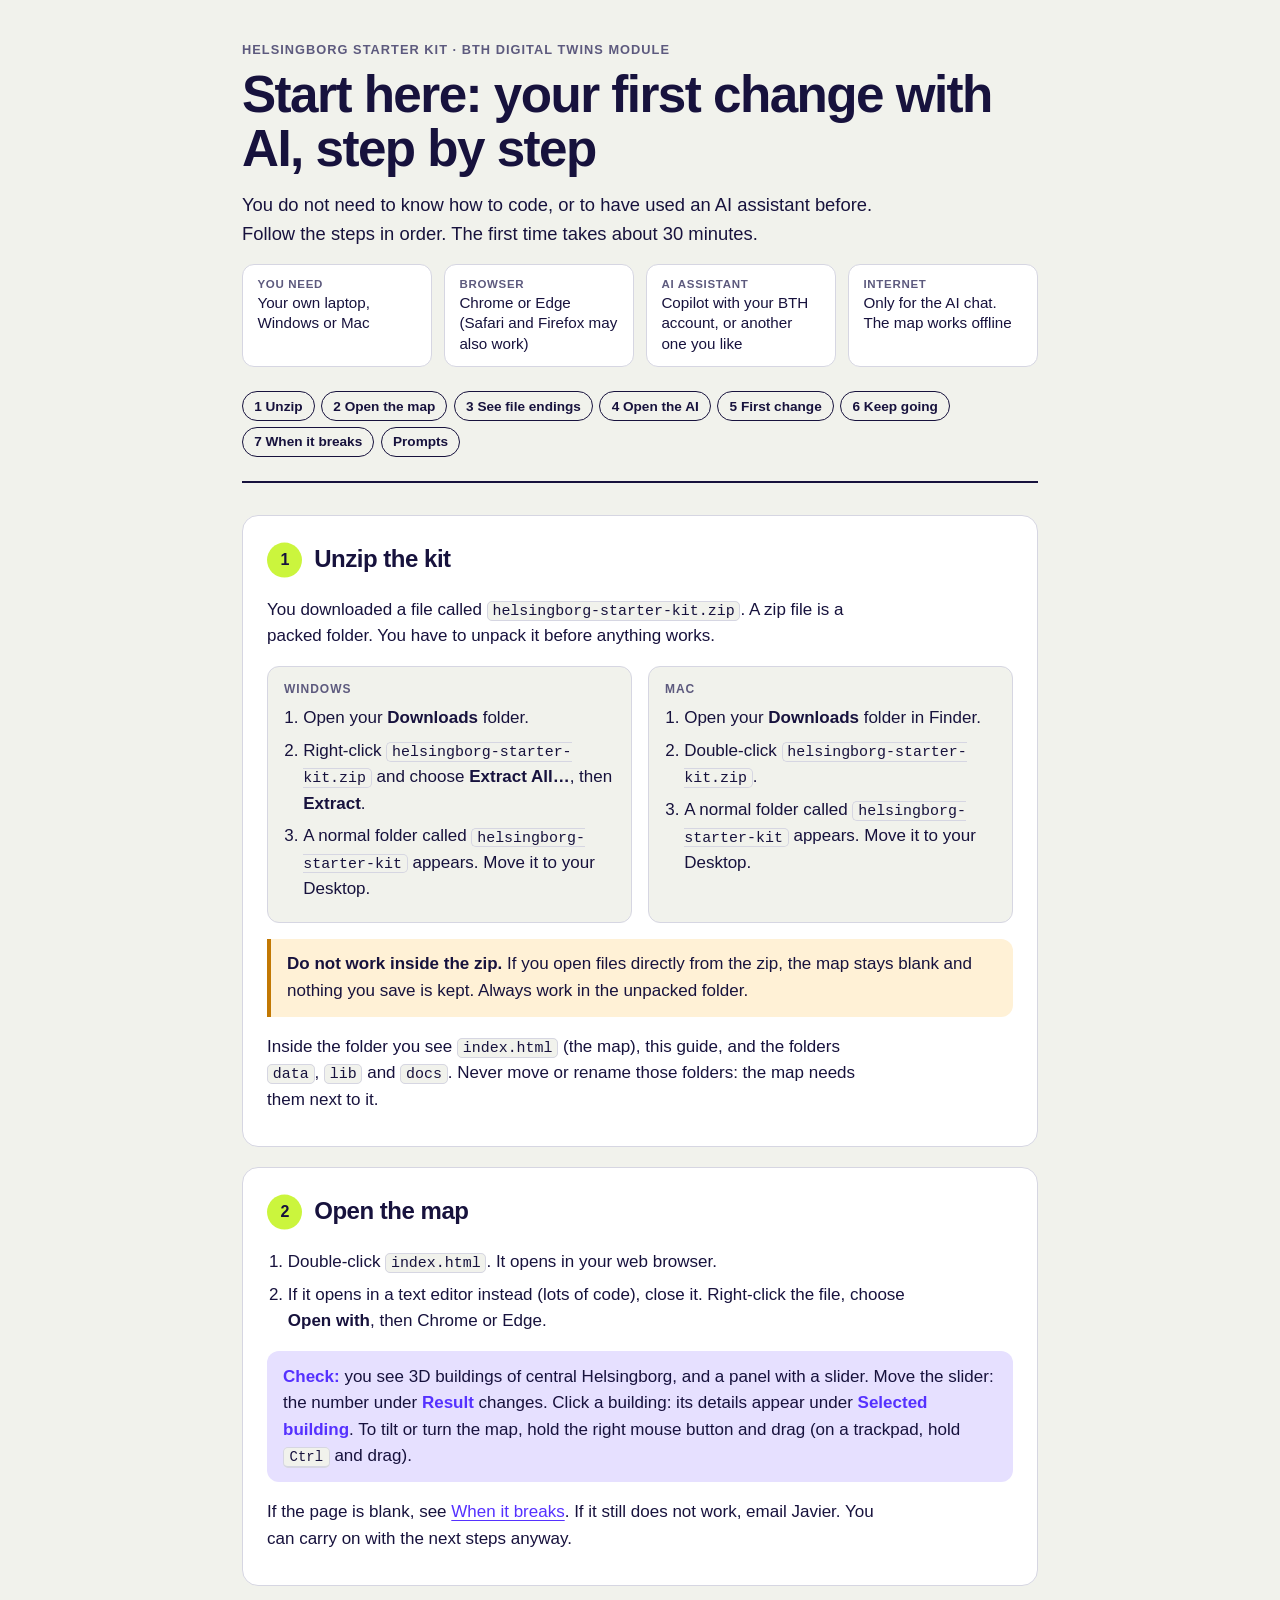
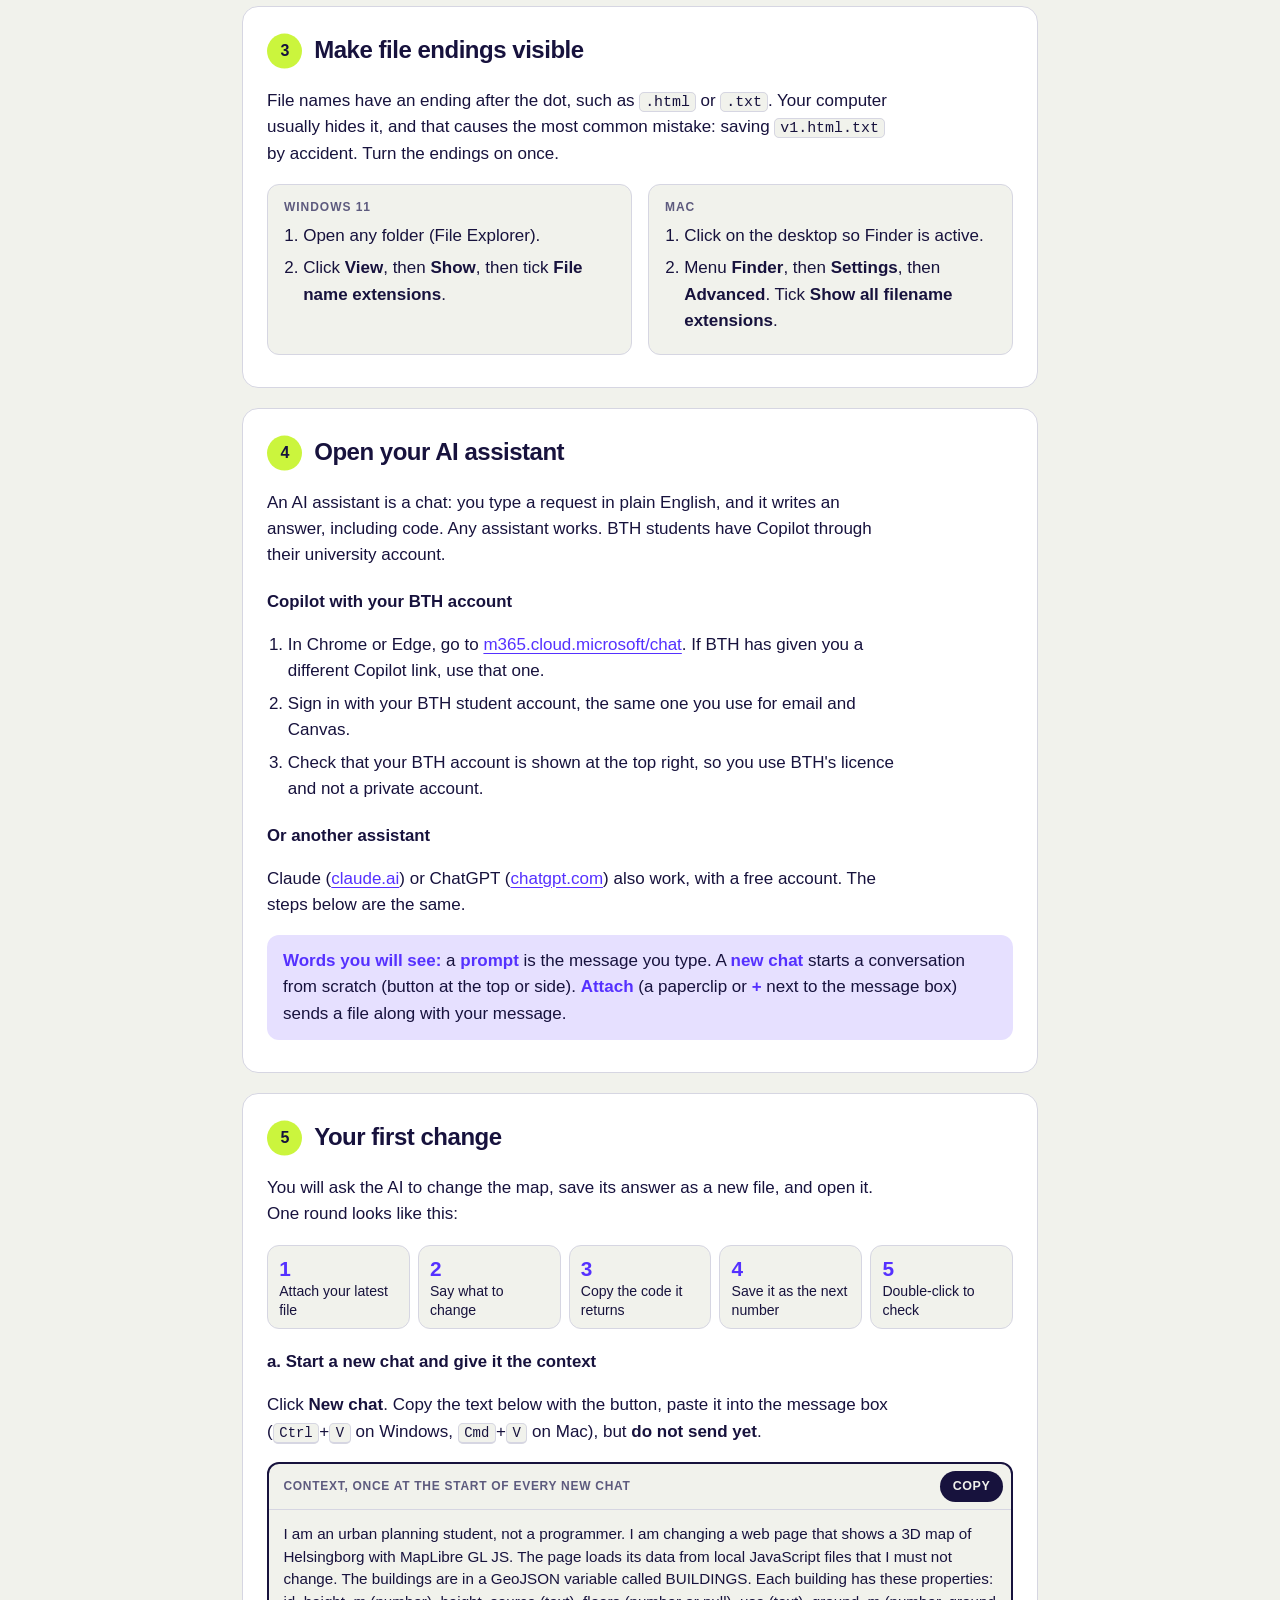
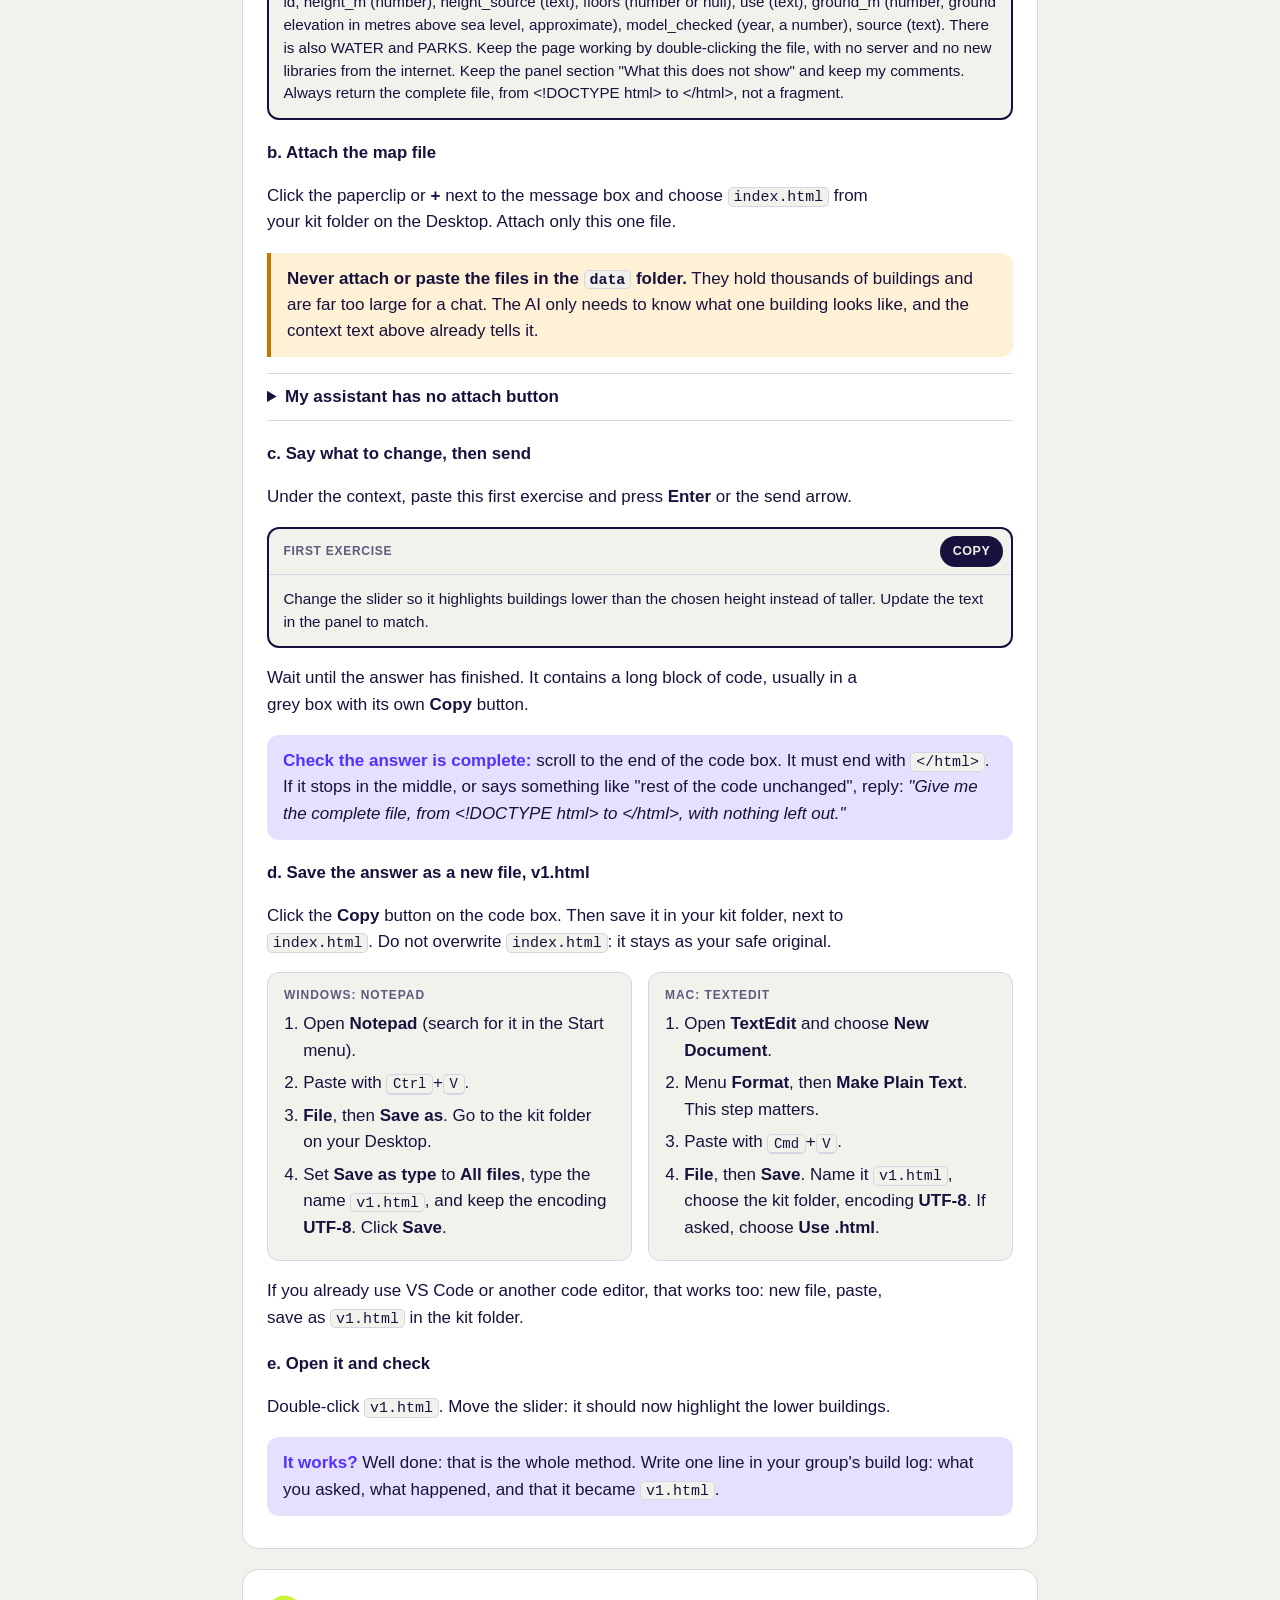
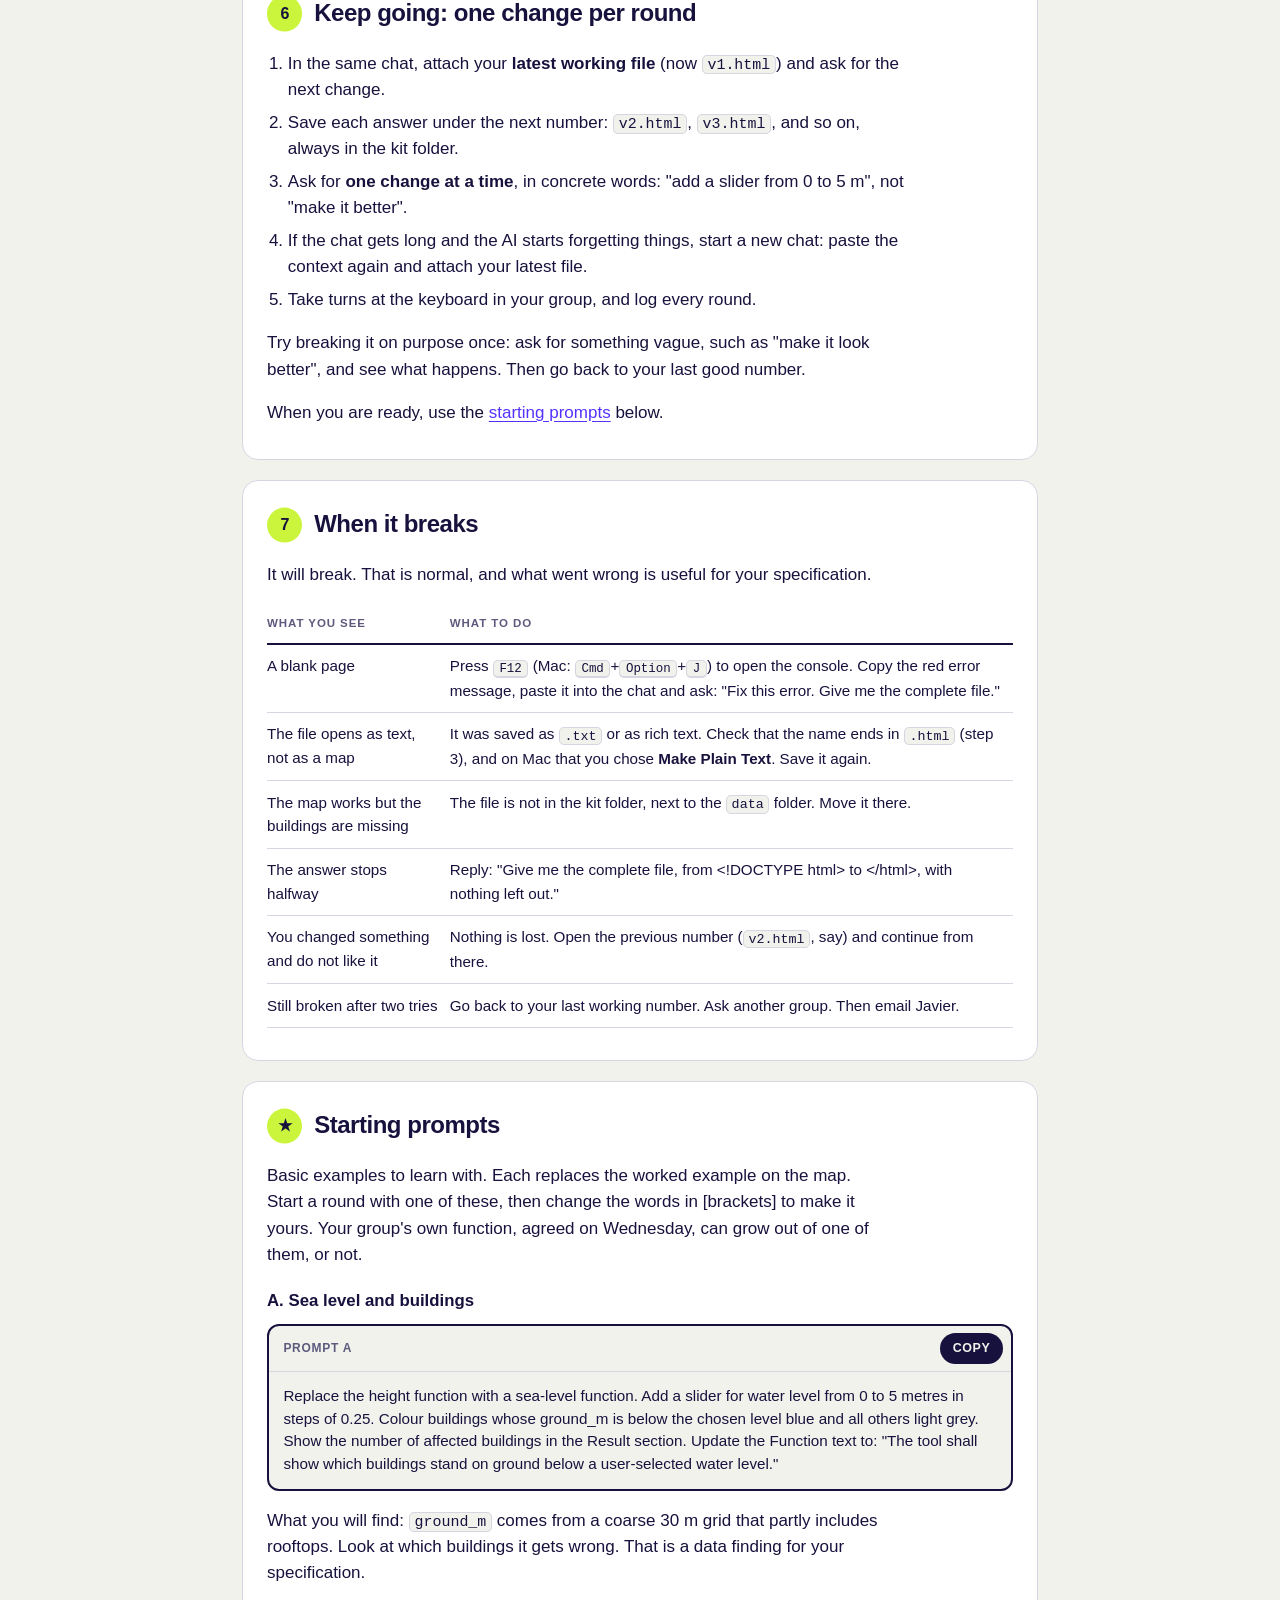
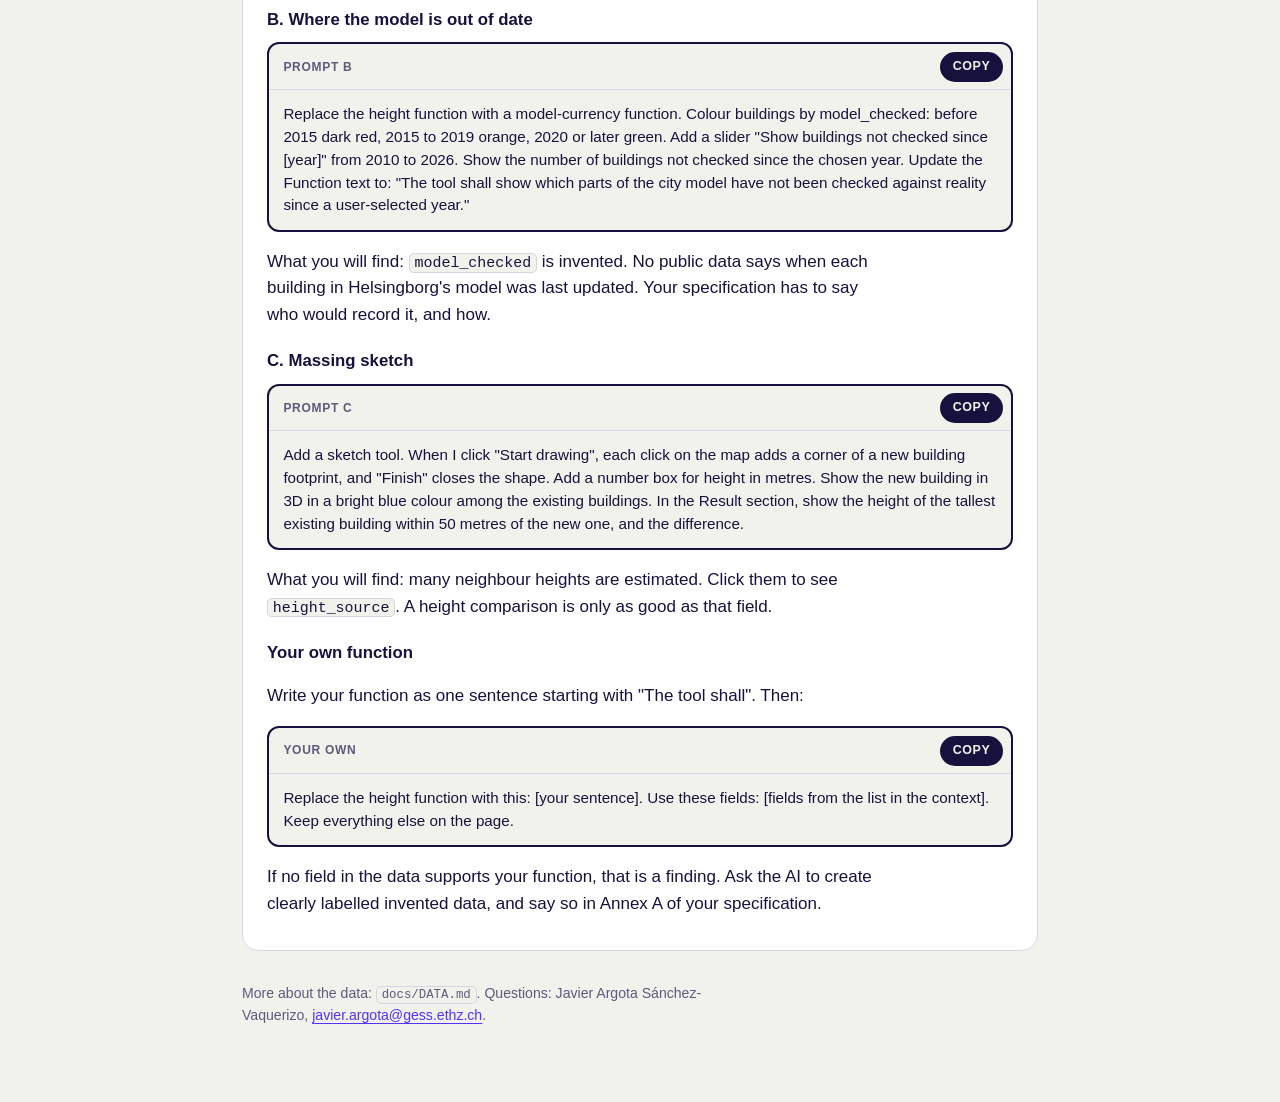
==== starter-kit/START-HERE.html @ d17a01d0 "Collapsible sections, mockup reframe, share card, requirement specification wording" ====
<!DOCTYPE html>
<html lang="en">
<head>
<meta charset="utf-8">
<meta name="viewport" content="width=device-width, initial-scale=1">
<title>Starter kit guide</title>
<style>
:root{
  --bg:#F1F2EC;--surface:#FFFFFF;--ink:#17123D;--muted:#5D5A7E;--rule:#D6D6E2;
  --violet:#5531FF;--lime:#CBF53D;--on-lime:#17123D;--soft:#E6E0FF;--warn:#FFF1D6;--warn-line:#C27803;
  color-scheme:light;
}
@media (prefers-color-scheme: dark){
  :root:not([data-theme="light"]){--bg:#0E0C26;--surface:#161339;--ink:#EEEDF8;--muted:#A6A3C6;--rule:#2B2856;--violet:#A08BFF;--soft:#221C52;--warn:#3A2A0C;--warn-line:#F5B83D;color-scheme:dark}
}
:root[data-theme="dark"]{--bg:#0E0C26;--surface:#161339;--ink:#EEEDF8;--muted:#A6A3C6;--rule:#2B2856;--violet:#A08BFF;--soft:#221C52;--warn:#3A2A0C;--warn-line:#F5B83D;color-scheme:dark}
*,*::before,*::after{box-sizing:border-box}
body{margin:0;background:var(--bg);color:var(--ink);font-family:"Helvetica Neue",Helvetica,Arial,sans-serif;font-size:17px;line-height:1.55;-webkit-font-smoothing:antialiased}
.wrap{max-width:860px;margin:0 auto;padding:0 2rem 4rem}
@media (max-width:640px){.wrap{padding:0 1rem 3rem}}
a{color:var(--violet);text-underline-offset:3px}
header{padding:2.5rem 0 1.5rem;border-bottom:2px solid var(--ink);margin-bottom:2rem}
header .kicker{font-size:.8rem;font-weight:700;letter-spacing:.08em;text-transform:uppercase;color:var(--muted);margin:0 0 .5rem}
h1{font-size:clamp(2rem,6vw,3.2rem);line-height:1.05;letter-spacing:-.03em;margin:0 0 1rem}
h2{font-size:1.5rem;letter-spacing:-.02em;margin:0 0 .75rem;display:flex;gap:.75rem;align-items:baseline}
h2 .n{flex:none;width:2.2rem;height:2.2rem;border-radius:50%;background:var(--lime);color:var(--on-lime);display:inline-grid;place-items:center;font-size:1rem;font-weight:800;transform:translateY(-.15rem)}
h3{font-size:1.05rem;margin:1.25rem 0 .4rem}
p,li{max-width:66ch}
ol,ul{padding-left:1.3rem}
li{margin-bottom:.4rem}
.lede{font-size:1.15rem;font-weight:500;margin:0 0 1rem}
.need{display:grid;grid-template-columns:repeat(auto-fill,minmax(11rem,1fr));gap:.75rem;margin:1rem 0 0;padding:0;list-style:none}
.need li{background:var(--surface);border:1px solid var(--rule);border-radius:12px;padding:.75rem .9rem;margin:0;font-size:.95rem;line-height:1.35}
.need b{display:block;font-size:.72rem;letter-spacing:.06em;text-transform:uppercase;color:var(--muted)}
.toc{display:flex;flex-wrap:wrap;gap:.4rem;margin:1.5rem 0 0}
.toc a{font-size:.85rem;font-weight:600;text-decoration:none;border:1.5px solid var(--ink);color:var(--ink);border-radius:99px;padding:.2rem .7rem}
section.step{background:var(--surface);border:1px solid var(--rule);border-radius:16px;padding:1.5rem 1.5rem 1rem;margin:0 0 1.25rem}
@media (max-width:640px){section.step{padding:1.1rem 1rem .75rem}}
.os{display:grid;grid-template-columns:1fr 1fr;gap:1rem;margin:.75rem 0 1rem}
@media (max-width:640px){.os{grid-template-columns:1fr}}
.os > div{border:1px solid var(--rule);border-radius:12px;padding:.8rem 1rem;background:var(--bg)}
.os h4{margin:0 0 .4rem;font-size:.75rem;letter-spacing:.08em;text-transform:uppercase;color:var(--muted)}
.os ol{margin:0;padding-left:1.2rem}
.check{background:var(--soft);border-radius:12px;padding:.8rem 1rem;margin:.75rem 0 1rem}
.check b{color:var(--violet)}
.warn{background:var(--warn);border-left:4px solid var(--warn-line);border-radius:0 12px 12px 0;padding:.8rem 1rem;margin:.75rem 0 1rem}
kbd{font-family:ui-monospace,Menlo,Consolas,monospace;font-size:.82em;background:var(--bg);border:1px solid var(--rule);border-bottom-width:2px;border-radius:5px;padding:.05rem .35rem;white-space:nowrap}
code{font-family:ui-monospace,Menlo,Consolas,monospace;font-size:.88em;background:var(--bg);border:1px solid var(--rule);border-radius:5px;padding:.05rem .3rem}
.prompt{position:relative;border:2px solid var(--ink);border-radius:12px;margin:.6rem 0 1rem;background:var(--bg)}
.prompt .label{display:flex;justify-content:space-between;align-items:center;gap:.5rem;padding:.45rem .5rem .45rem .9rem;border-bottom:1px solid var(--rule);font-size:.75rem;font-weight:700;letter-spacing:.06em;text-transform:uppercase;color:var(--muted)}
.prompt pre{margin:0;padding:.8rem .9rem;white-space:pre-wrap;word-wrap:break-word;font-family:inherit;font-size:.95rem;line-height:1.5}
.copy{font:inherit;font-size:.78rem;font-weight:700;letter-spacing:.04em;text-transform:uppercase;cursor:pointer;background:var(--ink);color:var(--bg);border:0;border-radius:99px;padding:.35rem .8rem}
.copy.done{background:var(--lime);color:var(--on-lime)}
.copy:focus-visible,.toc a:focus-visible,summary:focus-visible{outline:2px solid var(--violet);outline-offset:3px}
details{border-top:1px solid var(--rule);padding:.6rem 0}
details:last-of-type{border-bottom:1px solid var(--rule)}
summary{cursor:pointer;font-weight:700}
table{width:100%;border-collapse:collapse;font-size:.95rem;margin:.5rem 0 1rem}
th,td{text-align:left;vertical-align:top;padding:.6rem .75rem .6rem 0;border-bottom:1px solid var(--rule)}
th{font-size:.72rem;letter-spacing:.08em;text-transform:uppercase;color:var(--muted);border-bottom:2px solid var(--ink)}
.loop{display:grid;grid-template-columns:repeat(5,1fr);gap:.5rem;margin:1rem 0;padding:0;list-style:none;counter-reset:l}
.loop li{counter-increment:l;margin:0;background:var(--bg);border:1px solid var(--rule);border-radius:12px;padding:.6rem .7rem;font-size:.88rem;line-height:1.3}
.loop li::before{content:counter(l);display:block;font-weight:800;color:var(--violet);font-size:1.3rem}
@media (max-width:760px){.loop{grid-template-columns:1fr 1fr}}
footer{color:var(--muted);font-size:.88rem;margin-top:2rem}
</style>
</head>
<body>
<div class="wrap">

<header>
  <p class="kicker">Helsingborg starter kit · BTH digital twins module</p>
  <h1>Start here: your first change with AI, step by step</h1>
  <p class="lede">You do not need to know how to code, or to have used an AI assistant before. Follow the steps in order. The first time takes about 30 minutes.</p>
  <ul class="need">
    <li><b>You need</b>Your own laptop, Windows or Mac</li>
    <li><b>Browser</b>Chrome or Edge (Safari and Firefox may also work)</li>
    <li><b>AI assistant</b>Copilot with your BTH account, or another one you like</li>
    <li><b>Internet</b>Only for the AI chat. The map works offline</li>
  </ul>
  <nav class="toc" aria-label="Steps">
    <a href="#s1">1 Unzip</a><a href="#s2">2 Open the map</a><a href="#s3">3 See file endings</a><a href="#s4">4 Open the AI</a><a href="#s5">5 First change</a><a href="#s6">6 Keep going</a><a href="#s7">7 When it breaks</a><a href="#prompts">Prompts</a>
  </nav>
</header>

<section class="step" id="s1">
  <h2><span class="n">1</span>Unzip the kit</h2>
  <p>You downloaded a file called <code>helsingborg-starter-kit.zip</code>. A zip file is a packed folder. You have to unpack it before anything works.</p>
  <div class="os">
    <div><h4>Windows</h4><ol>
      <li>Open your <b>Downloads</b> folder.</li>
      <li>Right-click <code>helsingborg-starter-kit.zip</code> and choose <b>Extract All…</b>, then <b>Extract</b>.</li>
      <li>A normal folder called <code>helsingborg-starter-kit</code> appears. Move it to your Desktop.</li>
    </ol></div>
    <div><h4>Mac</h4><ol>
      <li>Open your <b>Downloads</b> folder in Finder.</li>
      <li>Double-click <code>helsingborg-starter-kit.zip</code>.</li>
      <li>A normal folder called <code>helsingborg-starter-kit</code> appears. Move it to your Desktop.</li>
    </ol></div>
  </div>
  <div class="warn"><b>Do not work inside the zip.</b> If you open files directly from the zip, the map stays blank and nothing you save is kept. Always work in the unpacked folder.</div>
  <p>Inside the folder you see <code>index.html</code> (the map), this guide, and the folders <code>data</code>, <code>lib</code> and <code>docs</code>. Never move or rename those folders: the map needs them next to it.</p>
</section>

<section class="step" id="s2">
  <h2><span class="n">2</span>Open the map</h2>
  <ol>
    <li>Double-click <code>index.html</code>. It opens in your web browser.</li>
    <li>If it opens in a text editor instead (lots of code), close it. Right-click the file, choose <b>Open with</b>, then Chrome or Edge.</li>
  </ol>
  <div class="check"><b>Check:</b> you see 3D buildings of central Helsingborg, and a panel with a slider. Move the slider: the number under <b>Result</b> changes. Click a building: its details appear under <b>Selected building</b>. To tilt or turn the map, hold the right mouse button and drag (on a trackpad, hold <kbd>Ctrl</kbd> and drag).</div>
  <p>If the page is blank, see <a href="#s7">When it breaks</a>. If it still does not work, email Javier. You can carry on with the next steps anyway.</p>
</section>

<section class="step" id="s3">
  <h2><span class="n">3</span>Make file endings visible</h2>
  <p>File names have an ending after the dot, such as <code>.html</code> or <code>.txt</code>. Your computer usually hides it, and that causes the most common mistake: saving <code>v1.html.txt</code> by accident. Turn the endings on once.</p>
  <div class="os">
    <div><h4>Windows 11</h4><ol>
      <li>Open any folder (File Explorer).</li>
      <li>Click <b>View</b>, then <b>Show</b>, then tick <b>File name extensions</b>.</li>
    </ol></div>
    <div><h4>Mac</h4><ol>
      <li>Click on the desktop so Finder is active.</li>
      <li>Menu <b>Finder</b>, then <b>Settings</b>, then <b>Advanced</b>. Tick <b>Show all filename extensions</b>.</li>
    </ol></div>
  </div>
</section>

<section class="step" id="s4">
  <h2><span class="n">4</span>Open your AI assistant</h2>
  <p>An AI assistant is a chat: you type a request in plain English, and it writes an answer, including code. Any assistant works. BTH students have Copilot through their university account.</p>
  <h3>Copilot with your BTH account</h3>
  <ol>
    <li>In Chrome or Edge, go to <a href="https://m365.cloud.microsoft/chat" target="_blank" rel="noopener">m365.cloud.microsoft/chat</a>. If BTH has given you a different Copilot link, use that one.</li>
    <li>Sign in with your BTH student account, the same one you use for email and Canvas.</li>
    <li>Check that your BTH account is shown at the top right, so you use BTH's licence and not a private account.</li>
  </ol>
  <h3>Or another assistant</h3>
  <p>Claude (<a href="https://claude.ai" target="_blank" rel="noopener">claude.ai</a>) or ChatGPT (<a href="https://chatgpt.com" target="_blank" rel="noopener">chatgpt.com</a>) also work, with a free account. The steps below are the same.</p>
  <div class="check"><b>Words you will see:</b> a <b>prompt</b> is the message you type. A <b>new chat</b> starts a conversation from scratch (button at the top or side). <b>Attach</b> (a paperclip or <b>+</b> next to the message box) sends a file along with your message.</div>
</section>

<section class="step" id="s5">
  <h2><span class="n">5</span>Your first change</h2>
  <p>You will ask the AI to change the map, save its answer as a new file, and open it. One round looks like this:</p>
  <ol class="loop">
    <li>Attach your latest file</li>
    <li>Say what to change</li>
    <li>Copy the code it returns</li>
    <li>Save it as the next number</li>
    <li>Double-click to check</li>
  </ol>

  <h3>a. Start a new chat and give it the context</h3>
  <p>Click <b>New chat</b>. Copy the text below with the button, paste it into the message box (<kbd>Ctrl</kbd>+<kbd>V</kbd> on Windows, <kbd>Cmd</kbd>+<kbd>V</kbd> on Mac), but <b>do not send yet</b>.</p>
  <div class="prompt"><div class="label">Context, once at the start of every new chat<button class="copy" type="button">Copy</button></div><pre>I am an urban planning student, not a programmer. I am changing a web page that shows a 3D map of Helsingborg with MapLibre GL JS. The page loads its data from local JavaScript files that I must not change. The buildings are in a GeoJSON variable called BUILDINGS. Each building has these properties: id, height_m (number), height_source (text), floors (number or null), use (text), ground_m (number, ground elevation in metres above sea level, approximate), model_checked (year, a number), source (text). There is also WATER and PARKS. Keep the page working by double-clicking the file, with no server and no new libraries from the internet. Keep the panel section "What this does not show" and keep my comments. Always return the complete file, from &lt;!DOCTYPE html&gt; to &lt;/html&gt;, not a fragment.</pre></div>

  <h3>b. Attach the map file</h3>
  <p>Click the paperclip or <b>+</b> next to the message box and choose <code>index.html</code> from your kit folder on the Desktop. Attach only this one file.</p>
  <div class="warn"><b>Never attach or paste the files in the <code>data</code> folder.</b> They hold thousands of buildings and are far too large for a chat. The AI only needs to know what one building looks like, and the context text above already tells it.</div>
  <details>
    <summary>My assistant has no attach button</summary>
    <p>Then paste the code instead. Open <code>index.html</code> in a plain text editor (see step d for how), select everything with <kbd>Ctrl</kbd>+<kbd>A</kbd> (Mac: <kbd>Cmd</kbd>+<kbd>A</kbd>), copy, and paste it into the message box under the context text. If the chat says the message is too long, try another assistant.</p>
  </details>

  <h3>c. Say what to change, then send</h3>
  <p>Under the context, paste this first exercise and press <b>Enter</b> or the send arrow.</p>
  <div class="prompt"><div class="label">First exercise<button class="copy" type="button">Copy</button></div><pre>Change the slider so it highlights buildings lower than the chosen height instead of taller. Update the text in the panel to match.</pre></div>
  <p>Wait until the answer has finished. It contains a long block of code, usually in a grey box with its own <b>Copy</b> button.</p>
  <div class="check"><b>Check the answer is complete:</b> scroll to the end of the code box. It must end with <code>&lt;/html&gt;</code>. If it stops in the middle, or says something like "rest of the code unchanged", reply: <i>"Give me the complete file, from &lt;!DOCTYPE html&gt; to &lt;/html&gt;, with nothing left out."</i></div>

  <h3>d. Save the answer as a new file, v1.html</h3>
  <p>Click the <b>Copy</b> button on the code box. Then save it in your kit folder, next to <code>index.html</code>. Do not overwrite <code>index.html</code>: it stays as your safe original.</p>
  <div class="os">
    <div><h4>Windows: Notepad</h4><ol>
      <li>Open <b>Notepad</b> (search for it in the Start menu).</li>
      <li>Paste with <kbd>Ctrl</kbd>+<kbd>V</kbd>.</li>
      <li><b>File</b>, then <b>Save as</b>. Go to the kit folder on your Desktop.</li>
      <li>Set <b>Save as type</b> to <b>All files</b>, type the name <code>v1.html</code>, and keep the encoding <b>UTF-8</b>. Click <b>Save</b>.</li>
    </ol></div>
    <div><h4>Mac: TextEdit</h4><ol>
      <li>Open <b>TextEdit</b> and choose <b>New Document</b>.</li>
      <li>Menu <b>Format</b>, then <b>Make Plain Text</b>. This step matters.</li>
      <li>Paste with <kbd>Cmd</kbd>+<kbd>V</kbd>.</li>
      <li><b>File</b>, then <b>Save</b>. Name it <code>v1.html</code>, choose the kit folder, encoding <b>UTF-8</b>. If asked, choose <b>Use .html</b>.</li>
    </ol></div>
  </div>
  <p>If you already use VS Code or another code editor, that works too: new file, paste, save as <code>v1.html</code> in the kit folder.</p>

  <h3>e. Open it and check</h3>
  <p>Double-click <code>v1.html</code>. Move the slider: it should now highlight the lower buildings.</p>
  <div class="check"><b>It works?</b> Well done: that is the whole method. Write one line in your group's build log: what you asked, what happened, and that it became <code>v1.html</code>.</div>
</section>

<section class="step" id="s6">
  <h2><span class="n">6</span>Keep going: one change per round</h2>
  <ol>
    <li>In the same chat, attach your <b>latest working file</b> (now <code>v1.html</code>) and ask for the next change.</li>
    <li>Save each answer under the next number: <code>v2.html</code>, <code>v3.html</code>, and so on, always in the kit folder.</li>
    <li>Ask for <b>one change at a time</b>, in concrete words: "add a slider from 0 to 5 m", not "make it better".</li>
    <li>If the chat gets long and the AI starts forgetting things, start a new chat: paste the context again and attach your latest file.</li>
    <li>Take turns at the keyboard in your group, and log every round.</li>
  </ol>
  <p>Try breaking it on purpose once: ask for something vague, such as "make it look better", and see what happens. Then go back to your last good number.</p>
  <p>When you are ready, use the <a href="#prompts">starting prompts</a> below.</p>
</section>

<section class="step" id="s7">
  <h2><span class="n">7</span>When it breaks</h2>
  <p>It will break. That is normal, and what went wrong is useful for your specification.</p>
  <table>
    <thead><tr><th>What you see</th><th>What to do</th></tr></thead>
    <tbody>
      <tr><td>A blank page</td><td>Press <kbd>F12</kbd> (Mac: <kbd>Cmd</kbd>+<kbd>Option</kbd>+<kbd>J</kbd>) to open the console. Copy the red error message, paste it into the chat and ask: "Fix this error. Give me the complete file."</td></tr>
      <tr><td>The file opens as text, not as a map</td><td>It was saved as <code>.txt</code> or as rich text. Check that the name ends in <code>.html</code> (step 3), and on Mac that you chose <b>Make Plain Text</b>. Save it again.</td></tr>
      <tr><td>The map works but the buildings are missing</td><td>The file is not in the kit folder, next to the <code>data</code> folder. Move it there.</td></tr>
      <tr><td>The answer stops halfway</td><td>Reply: "Give me the complete file, from &lt;!DOCTYPE html&gt; to &lt;/html&gt;, with nothing left out."</td></tr>
      <tr><td>You changed something and do not like it</td><td>Nothing is lost. Open the previous number (<code>v2.html</code>, say) and continue from there.</td></tr>
      <tr><td>Still broken after two tries</td><td>Go back to your last working number. Ask another group. Then email Javier.</td></tr>
    </tbody>
  </table>
</section>

<section class="step" id="prompts">
  <h2><span class="n">★</span>Starting prompts</h2>
  <p>Basic examples to learn with. Each replaces the worked example on the map. Start a round with one of these, then change the words in [brackets] to make it yours. Your group's own function, agreed on Wednesday, can grow out of one of them, or not.</p>

  <h3>A. Sea level and buildings</h3>
  <div class="prompt"><div class="label">Prompt A<button class="copy" type="button">Copy</button></div><pre>Replace the height function with a sea-level function. Add a slider for water level from 0 to 5 metres in steps of 0.25. Colour buildings whose ground_m is below the chosen level blue and all others light grey. Show the number of affected buildings in the Result section. Update the Function text to: "The tool shall show which buildings stand on ground below a user-selected water level."</pre></div>
  <p>What you will find: <code>ground_m</code> comes from a coarse 30 m grid that partly includes rooftops. Look at which buildings it gets wrong. That is a data finding for your specification.</p>

  <h3>B. Where the model is out of date</h3>
  <div class="prompt"><div class="label">Prompt B<button class="copy" type="button">Copy</button></div><pre>Replace the height function with a model-currency function. Colour buildings by model_checked: before 2015 dark red, 2015 to 2019 orange, 2020 or later green. Add a slider "Show buildings not checked since [year]" from 2010 to 2026. Show the number of buildings not checked since the chosen year. Update the Function text to: "The tool shall show which parts of the city model have not been checked against reality since a user-selected year."</pre></div>
  <p>What you will find: <code>model_checked</code> is invented. No public data says when each building in Helsingborg's model was last updated. Your specification has to say who would record it, and how.</p>

  <h3>C. Massing sketch</h3>
  <div class="prompt"><div class="label">Prompt C<button class="copy" type="button">Copy</button></div><pre>Add a sketch tool. When I click "Start drawing", each click on the map adds a corner of a new building footprint, and "Finish" closes the shape. Add a number box for height in metres. Show the new building in 3D in a bright blue colour among the existing buildings. In the Result section, show the height of the tallest existing building within 50 metres of the new one, and the difference.</pre></div>
  <p>What you will find: many neighbour heights are estimated. Click them to see <code>height_source</code>. A height comparison is only as good as that field.</p>

  <h3>Your own function</h3>
  <p>Write your function as one sentence starting with "The tool shall". Then:</p>
  <div class="prompt"><div class="label">Your own<button class="copy" type="button">Copy</button></div><pre>Replace the height function with this: [your sentence]. Use these fields: [fields from the list in the context]. Keep everything else on the page.</pre></div>
  <p>If no field in the data supports your function, that is a finding. Ask the AI to create clearly labelled invented data, and say so in Annex A of your specification.</p>
</section>

<footer>
  <p>More about the data: <code>docs/DATA.md</code>. Questions: Javier Argota Sánchez-Vaquerizo, <a href="mailto:javier.argota@gess.ethz.ch">javier.argota@gess.ethz.ch</a>.</p>
</footer>

</div>
<script>
document.querySelectorAll(".prompt .copy").forEach(function(btn){
  btn.addEventListener("click", function(){
    var text = btn.closest(".prompt").querySelector("pre").innerText;
    function ok(){ btn.textContent = "Copied"; btn.classList.add("done"); setTimeout(function(){ btn.textContent = "Copy"; btn.classList.remove("done"); }, 1800); }
    function fallback(){
      var ta = document.createElement("textarea"); ta.value = text; ta.setAttribute("readonly",""); ta.style.position = "fixed"; ta.style.opacity = "0";
      document.body.appendChild(ta); ta.select();
      try { document.execCommand("copy"); ok(); } catch(e) { btn.textContent = "Select and copy"; }
      document.body.removeChild(ta);
    }
    if (navigator.clipboard && window.isSecureContext) { navigator.clipboard.writeText(text).then(ok, fallback); } else { fallback(); }
  });
});
</script>
</body>
</html>
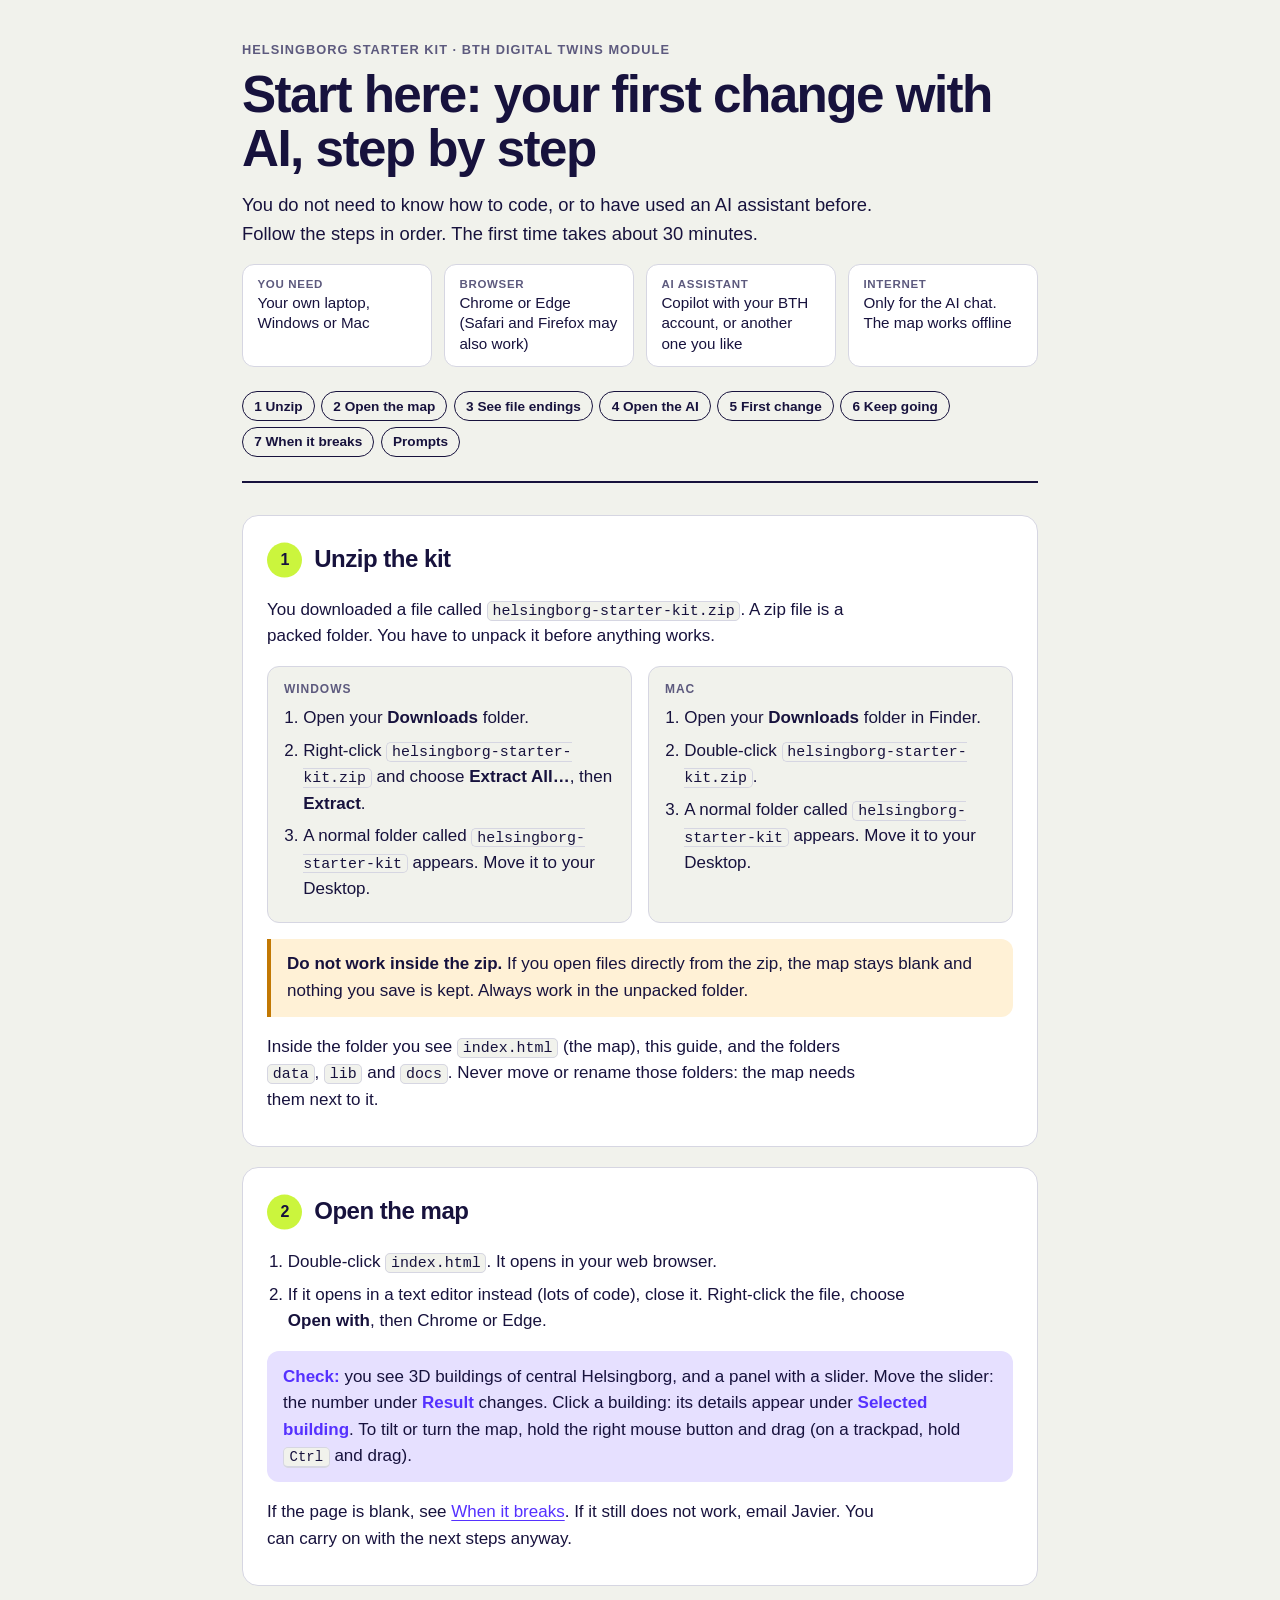
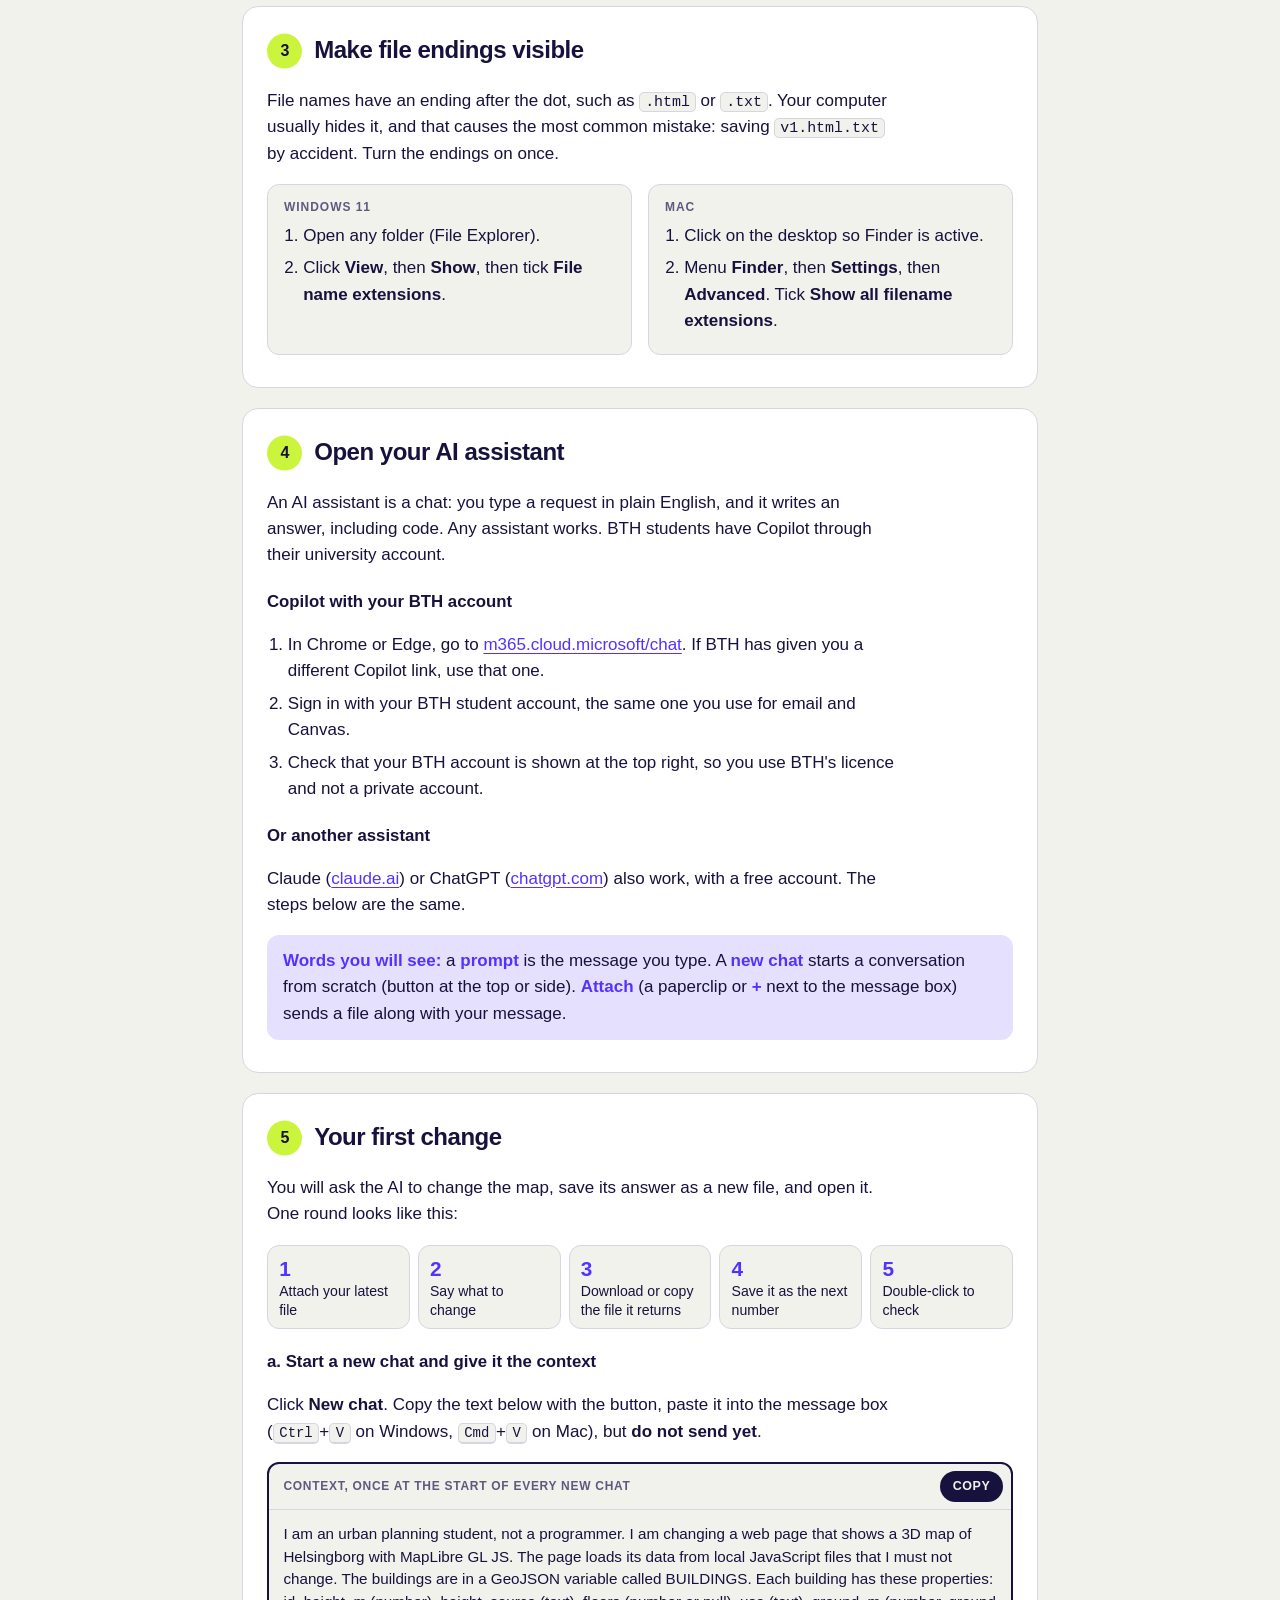
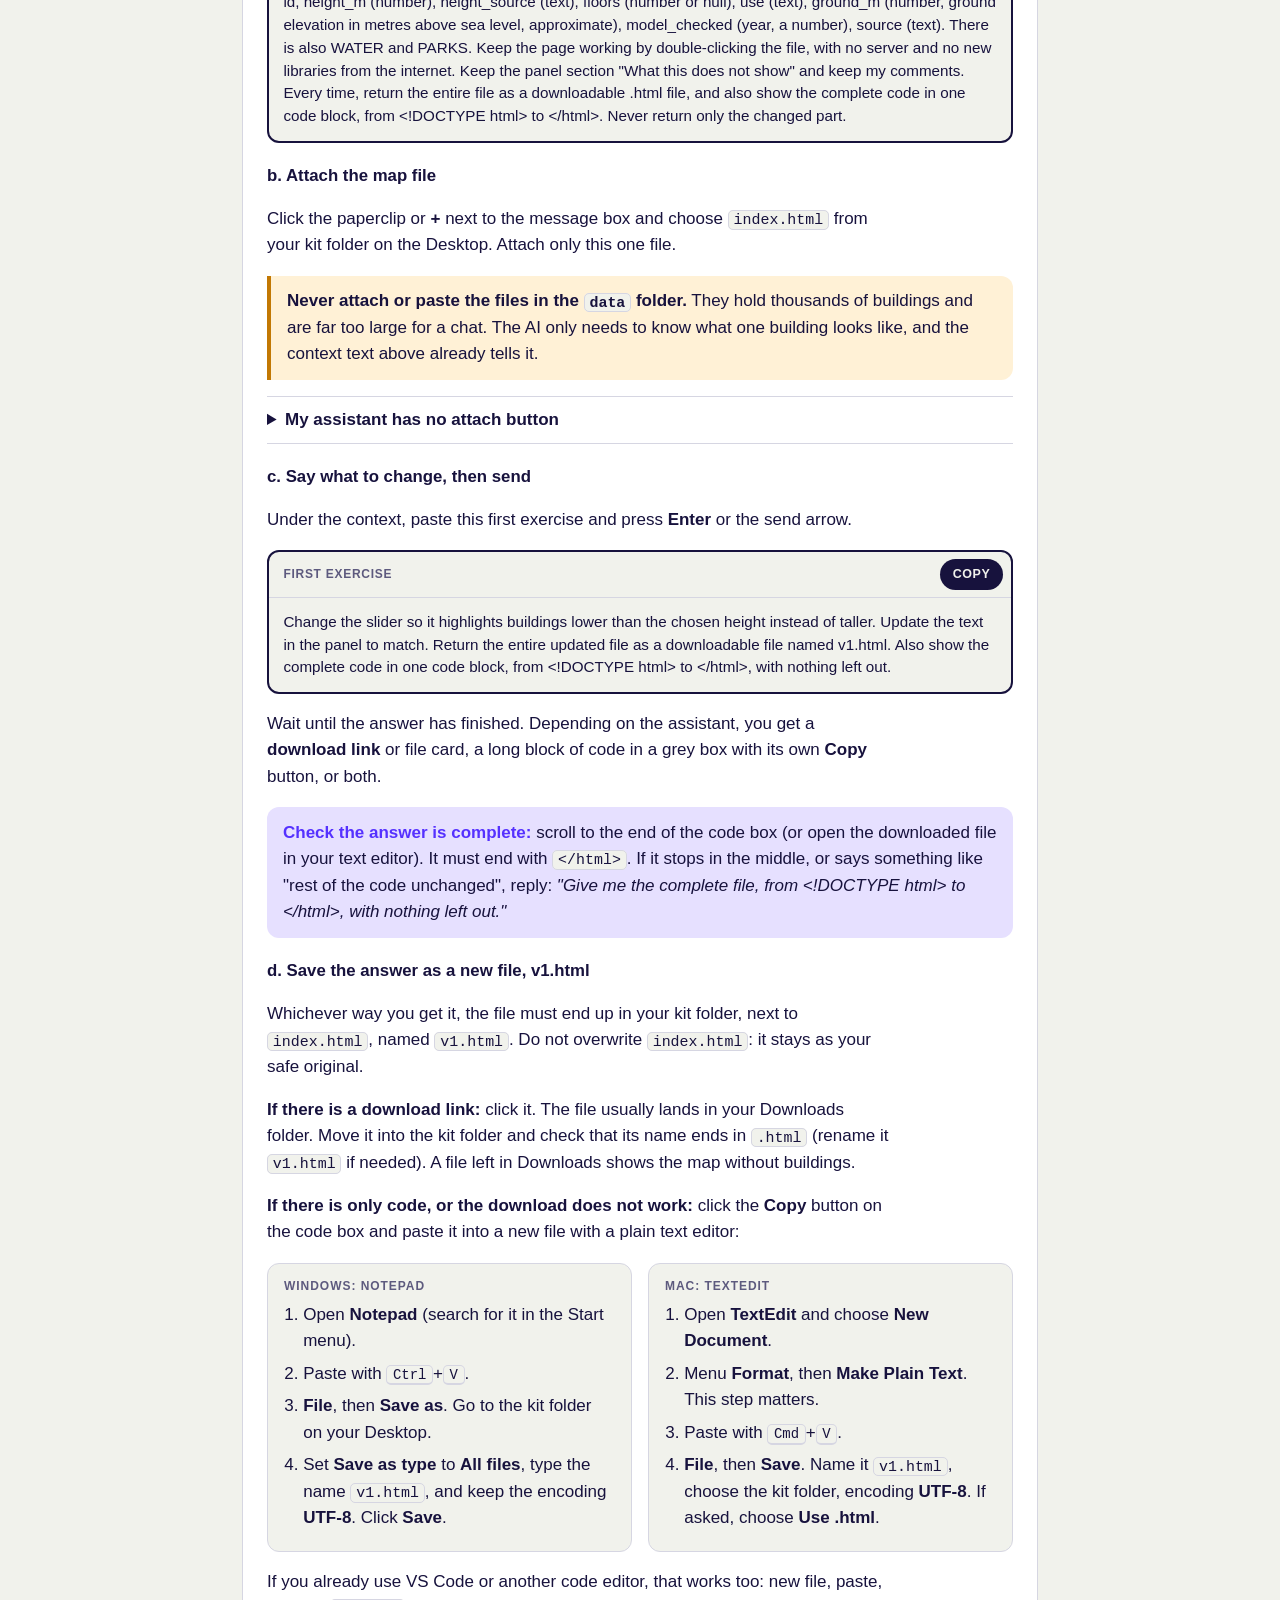
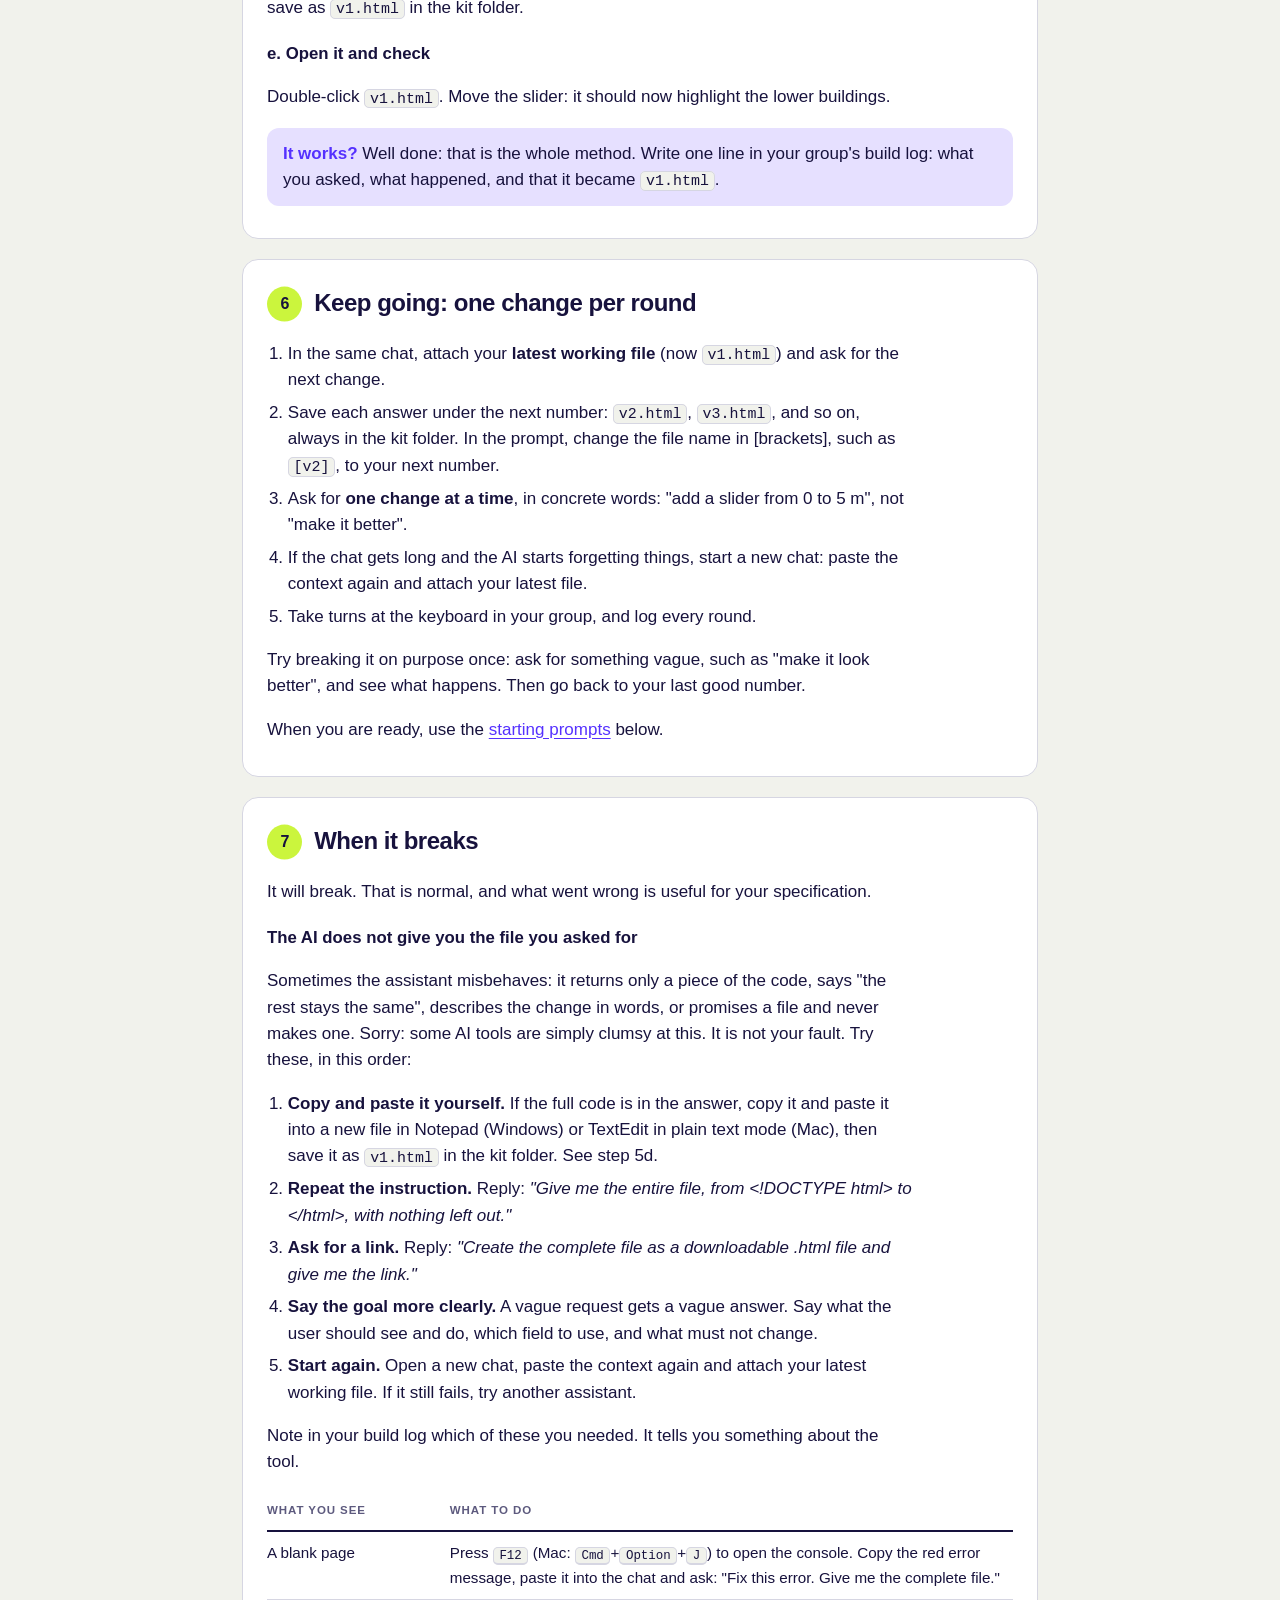
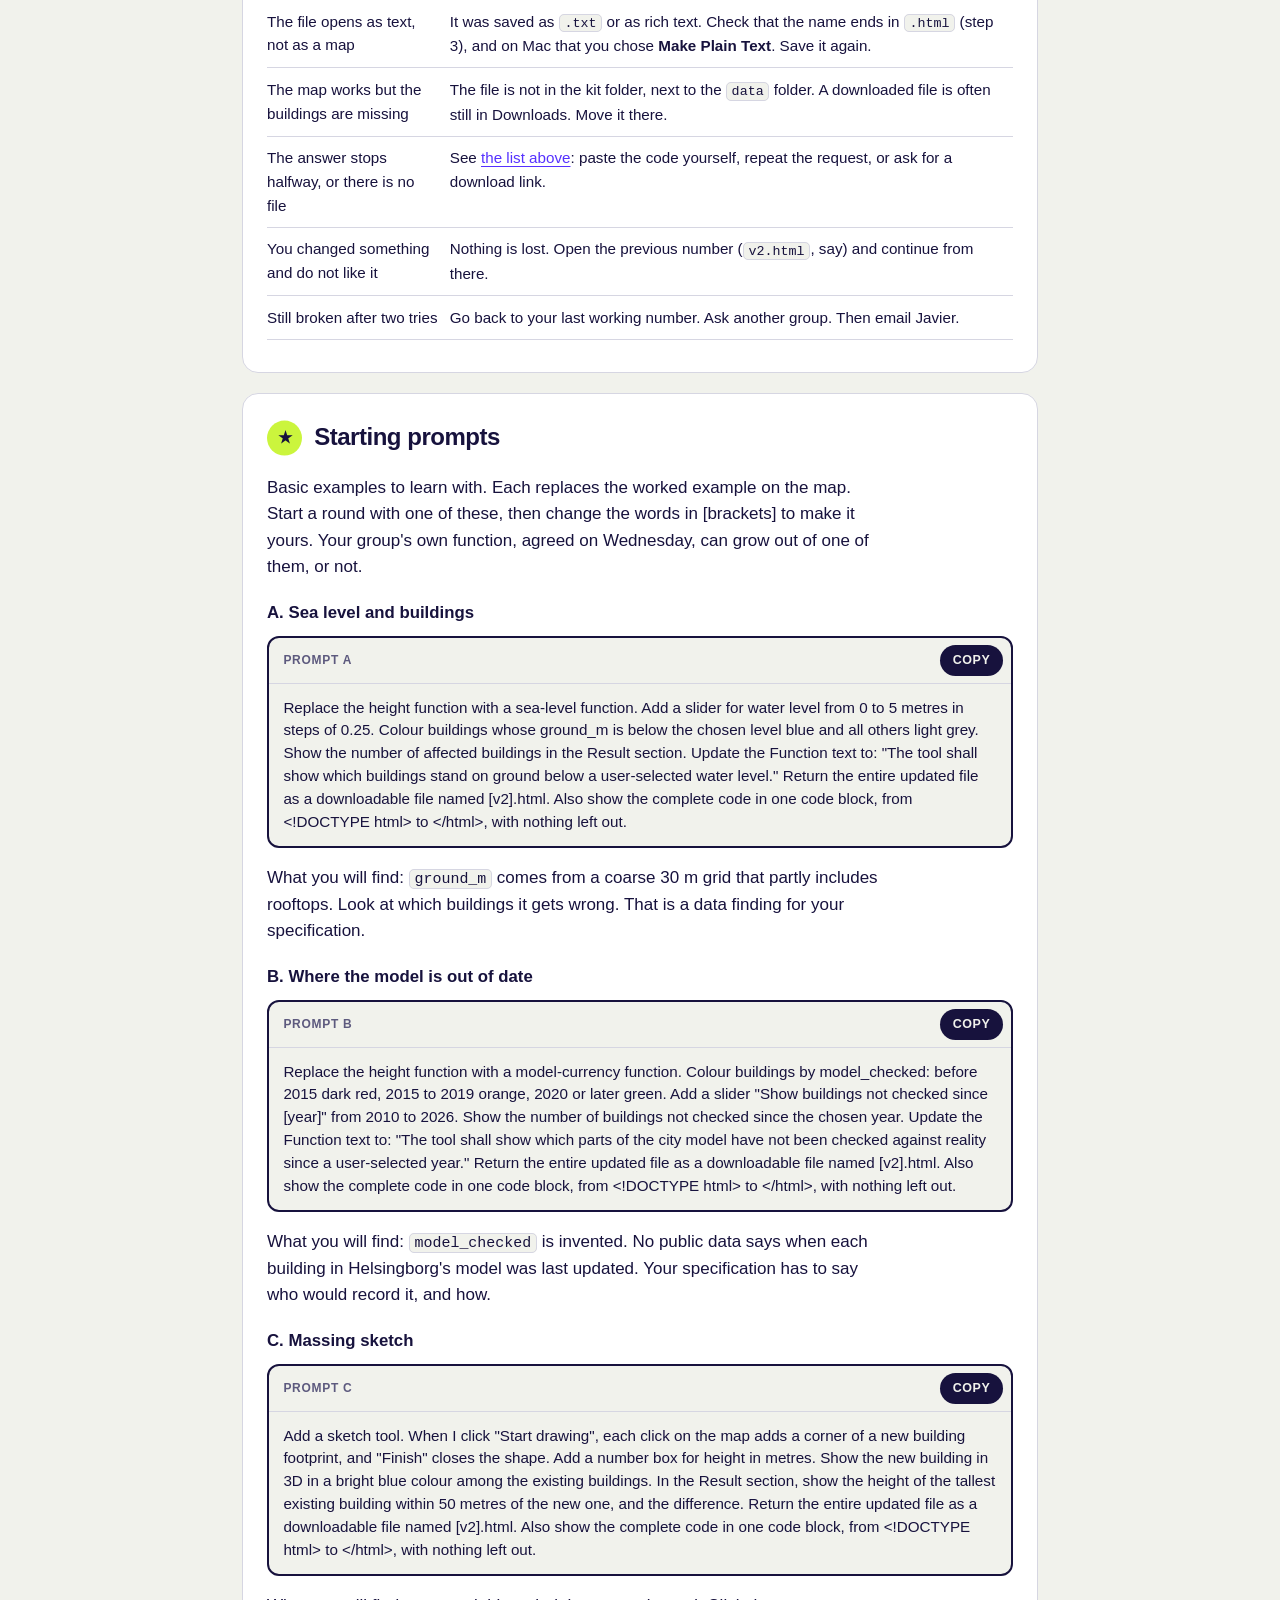
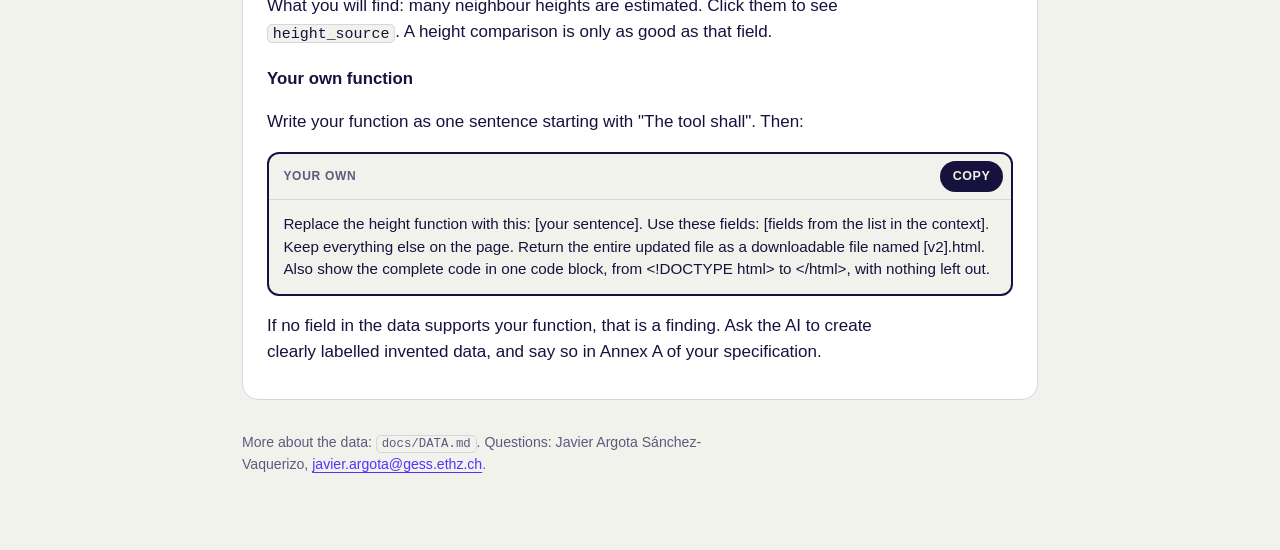
==== commit d628b393: "improvidng guide" ====
--- a/starter-kit/START-HERE.html
+++ b/starter-kit/START-HERE.html
@@ -147,14 +147,14 @@
   <ol class="loop">
     <li>Attach your latest file</li>
     <li>Say what to change</li>
-    <li>Copy the code it returns</li>
+    <li>Download or copy the file it returns</li>
     <li>Save it as the next number</li>
     <li>Double-click to check</li>
   </ol>
 
   <h3>a. Start a new chat and give it the context</h3>
   <p>Click <b>New chat</b>. Copy the text below with the button, paste it into the message box (<kbd>Ctrl</kbd>+<kbd>V</kbd> on Windows, <kbd>Cmd</kbd>+<kbd>V</kbd> on Mac), but <b>do not send yet</b>.</p>
-  <div class="prompt"><div class="label">Context, once at the start of every new chat<button class="copy" type="button">Copy</button></div><pre>I am an urban planning student, not a programmer. I am changing a web page that shows a 3D map of Helsingborg with MapLibre GL JS. The page loads its data from local JavaScript files that I must not change. The buildings are in a GeoJSON variable called BUILDINGS. Each building has these properties: id, height_m (number), height_source (text), floors (number or null), use (text), ground_m (number, ground elevation in metres above sea level, approximate), model_checked (year, a number), source (text). There is also WATER and PARKS. Keep the page working by double-clicking the file, with no server and no new libraries from the internet. Keep the panel section "What this does not show" and keep my comments. Always return the complete file, from &lt;!DOCTYPE html&gt; to &lt;/html&gt;, not a fragment.</pre></div>
+  <div class="prompt"><div class="label">Context, once at the start of every new chat<button class="copy" type="button">Copy</button></div><pre>I am an urban planning student, not a programmer. I am changing a web page that shows a 3D map of Helsingborg with MapLibre GL JS. The page loads its data from local JavaScript files that I must not change. The buildings are in a GeoJSON variable called BUILDINGS. Each building has these properties: id, height_m (number), height_source (text), floors (number or null), use (text), ground_m (number, ground elevation in metres above sea level, approximate), model_checked (year, a number), source (text). There is also WATER and PARKS. Keep the page working by double-clicking the file, with no server and no new libraries from the internet. Keep the panel section "What this does not show" and keep my comments. Every time, return the entire file as a downloadable .html file, and also show the complete code in one code block, from &lt;!DOCTYPE html&gt; to &lt;/html&gt;. Never return only the changed part.</pre></div>
 
   <h3>b. Attach the map file</h3>
   <p>Click the paperclip or <b>+</b> next to the message box and choose <code>index.html</code> from your kit folder on the Desktop. Attach only this one file.</p>
@@ -166,12 +166,14 @@
 
   <h3>c. Say what to change, then send</h3>
   <p>Under the context, paste this first exercise and press <b>Enter</b> or the send arrow.</p>
-  <div class="prompt"><div class="label">First exercise<button class="copy" type="button">Copy</button></div><pre>Change the slider so it highlights buildings lower than the chosen height instead of taller. Update the text in the panel to match.</pre></div>
-  <p>Wait until the answer has finished. It contains a long block of code, usually in a grey box with its own <b>Copy</b> button.</p>
-  <div class="check"><b>Check the answer is complete:</b> scroll to the end of the code box. It must end with <code>&lt;/html&gt;</code>. If it stops in the middle, or says something like "rest of the code unchanged", reply: <i>"Give me the complete file, from &lt;!DOCTYPE html&gt; to &lt;/html&gt;, with nothing left out."</i></div>
+  <div class="prompt"><div class="label">First exercise<button class="copy" type="button">Copy</button></div><pre>Change the slider so it highlights buildings lower than the chosen height instead of taller. Update the text in the panel to match. Return the entire updated file as a downloadable file named v1.html. Also show the complete code in one code block, from &lt;!DOCTYPE html&gt; to &lt;/html&gt;, with nothing left out.</pre></div>
+  <p>Wait until the answer has finished. Depending on the assistant, you get a <b>download link</b> or file card, a long block of code in a grey box with its own <b>Copy</b> button, or both.</p>
+  <div class="check"><b>Check the answer is complete:</b> scroll to the end of the code box (or open the downloaded file in your text editor). It must end with <code>&lt;/html&gt;</code>. If it stops in the middle, or says something like "rest of the code unchanged", reply: <i>"Give me the complete file, from &lt;!DOCTYPE html&gt; to &lt;/html&gt;, with nothing left out."</i></div>
 
   <h3>d. Save the answer as a new file, v1.html</h3>
-  <p>Click the <b>Copy</b> button on the code box. Then save it in your kit folder, next to <code>index.html</code>. Do not overwrite <code>index.html</code>: it stays as your safe original.</p>
+  <p>Whichever way you get it, the file must end up in your kit folder, next to <code>index.html</code>, named <code>v1.html</code>. Do not overwrite <code>index.html</code>: it stays as your safe original.</p>
+  <p><b>If there is a download link:</b> click it. The file usually lands in your Downloads folder. Move it into the kit folder and check that its name ends in <code>.html</code> (rename it <code>v1.html</code> if needed). A file left in Downloads shows the map without buildings.</p>
+  <p><b>If there is only code, or the download does not work:</b> click the <b>Copy</b> button on the code box and paste it into a new file with a plain text editor:</p>
   <div class="os">
     <div><h4>Windows: Notepad</h4><ol>
       <li>Open <b>Notepad</b> (search for it in the Start menu).</li>
@@ -197,7 +199,7 @@
   <h2><span class="n">6</span>Keep going: one change per round</h2>
   <ol>
     <li>In the same chat, attach your <b>latest working file</b> (now <code>v1.html</code>) and ask for the next change.</li>
-    <li>Save each answer under the next number: <code>v2.html</code>, <code>v3.html</code>, and so on, always in the kit folder.</li>
+    <li>Save each answer under the next number: <code>v2.html</code>, <code>v3.html</code>, and so on, always in the kit folder. In the prompt, change the file name in [brackets], such as <code>[v2]</code>, to your next number.</li>
     <li>Ask for <b>one change at a time</b>, in concrete words: "add a slider from 0 to 5 m", not "make it better".</li>
     <li>If the chat gets long and the AI starts forgetting things, start a new chat: paste the context again and attach your latest file.</li>
     <li>Take turns at the keyboard in your group, and log every round.</li>
@@ -209,13 +211,23 @@
 <section class="step" id="s7">
   <h2><span class="n">7</span>When it breaks</h2>
   <p>It will break. That is normal, and what went wrong is useful for your specification.</p>
+  <h3>The AI does not give you the file you asked for</h3>
+  <p>Sometimes the assistant misbehaves: it returns only a piece of the code, says "the rest stays the same", describes the change in words, or promises a file and never makes one. Sorry: some AI tools are simply clumsy at this. It is not your fault. Try these, in this order:</p>
+  <ol>
+    <li><b>Copy and paste it yourself.</b> If the full code is in the answer, copy it and paste it into a new file in Notepad (Windows) or TextEdit in plain text mode (Mac), then save it as <code>v1.html</code> in the kit folder. See step 5d.</li>
+    <li><b>Repeat the instruction.</b> Reply: <i>"Give me the entire file, from &lt;!DOCTYPE html&gt; to &lt;/html&gt;, with nothing left out."</i></li>
+    <li><b>Ask for a link.</b> Reply: <i>"Create the complete file as a downloadable .html file and give me the link."</i></li>
+    <li><b>Say the goal more clearly.</b> A vague request gets a vague answer. Say what the user should see and do, which field to use, and what must not change.</li>
+    <li><b>Start again.</b> Open a new chat, paste the context again and attach your latest working file. If it still fails, try another assistant.</li>
+  </ol>
+  <p>Note in your build log which of these you needed. It tells you something about the tool.</p>
   <table>
     <thead><tr><th>What you see</th><th>What to do</th></tr></thead>
     <tbody>
       <tr><td>A blank page</td><td>Press <kbd>F12</kbd> (Mac: <kbd>Cmd</kbd>+<kbd>Option</kbd>+<kbd>J</kbd>) to open the console. Copy the red error message, paste it into the chat and ask: "Fix this error. Give me the complete file."</td></tr>
       <tr><td>The file opens as text, not as a map</td><td>It was saved as <code>.txt</code> or as rich text. Check that the name ends in <code>.html</code> (step 3), and on Mac that you chose <b>Make Plain Text</b>. Save it again.</td></tr>
-      <tr><td>The map works but the buildings are missing</td><td>The file is not in the kit folder, next to the <code>data</code> folder. Move it there.</td></tr>
-      <tr><td>The answer stops halfway</td><td>Reply: "Give me the complete file, from &lt;!DOCTYPE html&gt; to &lt;/html&gt;, with nothing left out."</td></tr>
+      <tr><td>The map works but the buildings are missing</td><td>The file is not in the kit folder, next to the <code>data</code> folder. A downloaded file is often still in Downloads. Move it there.</td></tr>
+      <tr><td>The answer stops halfway, or there is no file</td><td>See <a href="#s7">the list above</a>: paste the code yourself, repeat the request, or ask for a download link.</td></tr>
       <tr><td>You changed something and do not like it</td><td>Nothing is lost. Open the previous number (<code>v2.html</code>, say) and continue from there.</td></tr>
       <tr><td>Still broken after two tries</td><td>Go back to your last working number. Ask another group. Then email Javier.</td></tr>
     </tbody>
@@ -227,20 +239,20 @@
   <p>Basic examples to learn with. Each replaces the worked example on the map. Start a round with one of these, then change the words in [brackets] to make it yours. Your group's own function, agreed on Wednesday, can grow out of one of them, or not.</p>
 
   <h3>A. Sea level and buildings</h3>
-  <div class="prompt"><div class="label">Prompt A<button class="copy" type="button">Copy</button></div><pre>Replace the height function with a sea-level function. Add a slider for water level from 0 to 5 metres in steps of 0.25. Colour buildings whose ground_m is below the chosen level blue and all others light grey. Show the number of affected buildings in the Result section. Update the Function text to: "The tool shall show which buildings stand on ground below a user-selected water level."</pre></div>
+  <div class="prompt"><div class="label">Prompt A<button class="copy" type="button">Copy</button></div><pre>Replace the height function with a sea-level function. Add a slider for water level from 0 to 5 metres in steps of 0.25. Colour buildings whose ground_m is below the chosen level blue and all others light grey. Show the number of affected buildings in the Result section. Update the Function text to: "The tool shall show which buildings stand on ground below a user-selected water level." Return the entire updated file as a downloadable file named [v2].html. Also show the complete code in one code block, from &lt;!DOCTYPE html&gt; to &lt;/html&gt;, with nothing left out.</pre></div>
   <p>What you will find: <code>ground_m</code> comes from a coarse 30 m grid that partly includes rooftops. Look at which buildings it gets wrong. That is a data finding for your specification.</p>
 
   <h3>B. Where the model is out of date</h3>
-  <div class="prompt"><div class="label">Prompt B<button class="copy" type="button">Copy</button></div><pre>Replace the height function with a model-currency function. Colour buildings by model_checked: before 2015 dark red, 2015 to 2019 orange, 2020 or later green. Add a slider "Show buildings not checked since [year]" from 2010 to 2026. Show the number of buildings not checked since the chosen year. Update the Function text to: "The tool shall show which parts of the city model have not been checked against reality since a user-selected year."</pre></div>
+  <div class="prompt"><div class="label">Prompt B<button class="copy" type="button">Copy</button></div><pre>Replace the height function with a model-currency function. Colour buildings by model_checked: before 2015 dark red, 2015 to 2019 orange, 2020 or later green. Add a slider "Show buildings not checked since [year]" from 2010 to 2026. Show the number of buildings not checked since the chosen year. Update the Function text to: "The tool shall show which parts of the city model have not been checked against reality since a user-selected year." Return the entire updated file as a downloadable file named [v2].html. Also show the complete code in one code block, from &lt;!DOCTYPE html&gt; to &lt;/html&gt;, with nothing left out.</pre></div>
   <p>What you will find: <code>model_checked</code> is invented. No public data says when each building in Helsingborg's model was last updated. Your specification has to say who would record it, and how.</p>
 
   <h3>C. Massing sketch</h3>
-  <div class="prompt"><div class="label">Prompt C<button class="copy" type="button">Copy</button></div><pre>Add a sketch tool. When I click "Start drawing", each click on the map adds a corner of a new building footprint, and "Finish" closes the shape. Add a number box for height in metres. Show the new building in 3D in a bright blue colour among the existing buildings. In the Result section, show the height of the tallest existing building within 50 metres of the new one, and the difference.</pre></div>
+  <div class="prompt"><div class="label">Prompt C<button class="copy" type="button">Copy</button></div><pre>Add a sketch tool. When I click "Start drawing", each click on the map adds a corner of a new building footprint, and "Finish" closes the shape. Add a number box for height in metres. Show the new building in 3D in a bright blue colour among the existing buildings. In the Result section, show the height of the tallest existing building within 50 metres of the new one, and the difference. Return the entire updated file as a downloadable file named [v2].html. Also show the complete code in one code block, from &lt;!DOCTYPE html&gt; to &lt;/html&gt;, with nothing left out.</pre></div>
   <p>What you will find: many neighbour heights are estimated. Click them to see <code>height_source</code>. A height comparison is only as good as that field.</p>
 
   <h3>Your own function</h3>
   <p>Write your function as one sentence starting with "The tool shall". Then:</p>
-  <div class="prompt"><div class="label">Your own<button class="copy" type="button">Copy</button></div><pre>Replace the height function with this: [your sentence]. Use these fields: [fields from the list in the context]. Keep everything else on the page.</pre></div>
+  <div class="prompt"><div class="label">Your own<button class="copy" type="button">Copy</button></div><pre>Replace the height function with this: [your sentence]. Use these fields: [fields from the list in the context]. Keep everything else on the page. Return the entire updated file as a downloadable file named [v2].html. Also show the complete code in one code block, from &lt;!DOCTYPE html&gt; to &lt;/html&gt;, with nothing left out.</pre></div>
   <p>If no field in the data supports your function, that is a finding. Ask the AI to create clearly labelled invented data, and say so in Annex A of your specification.</p>
 </section>
 
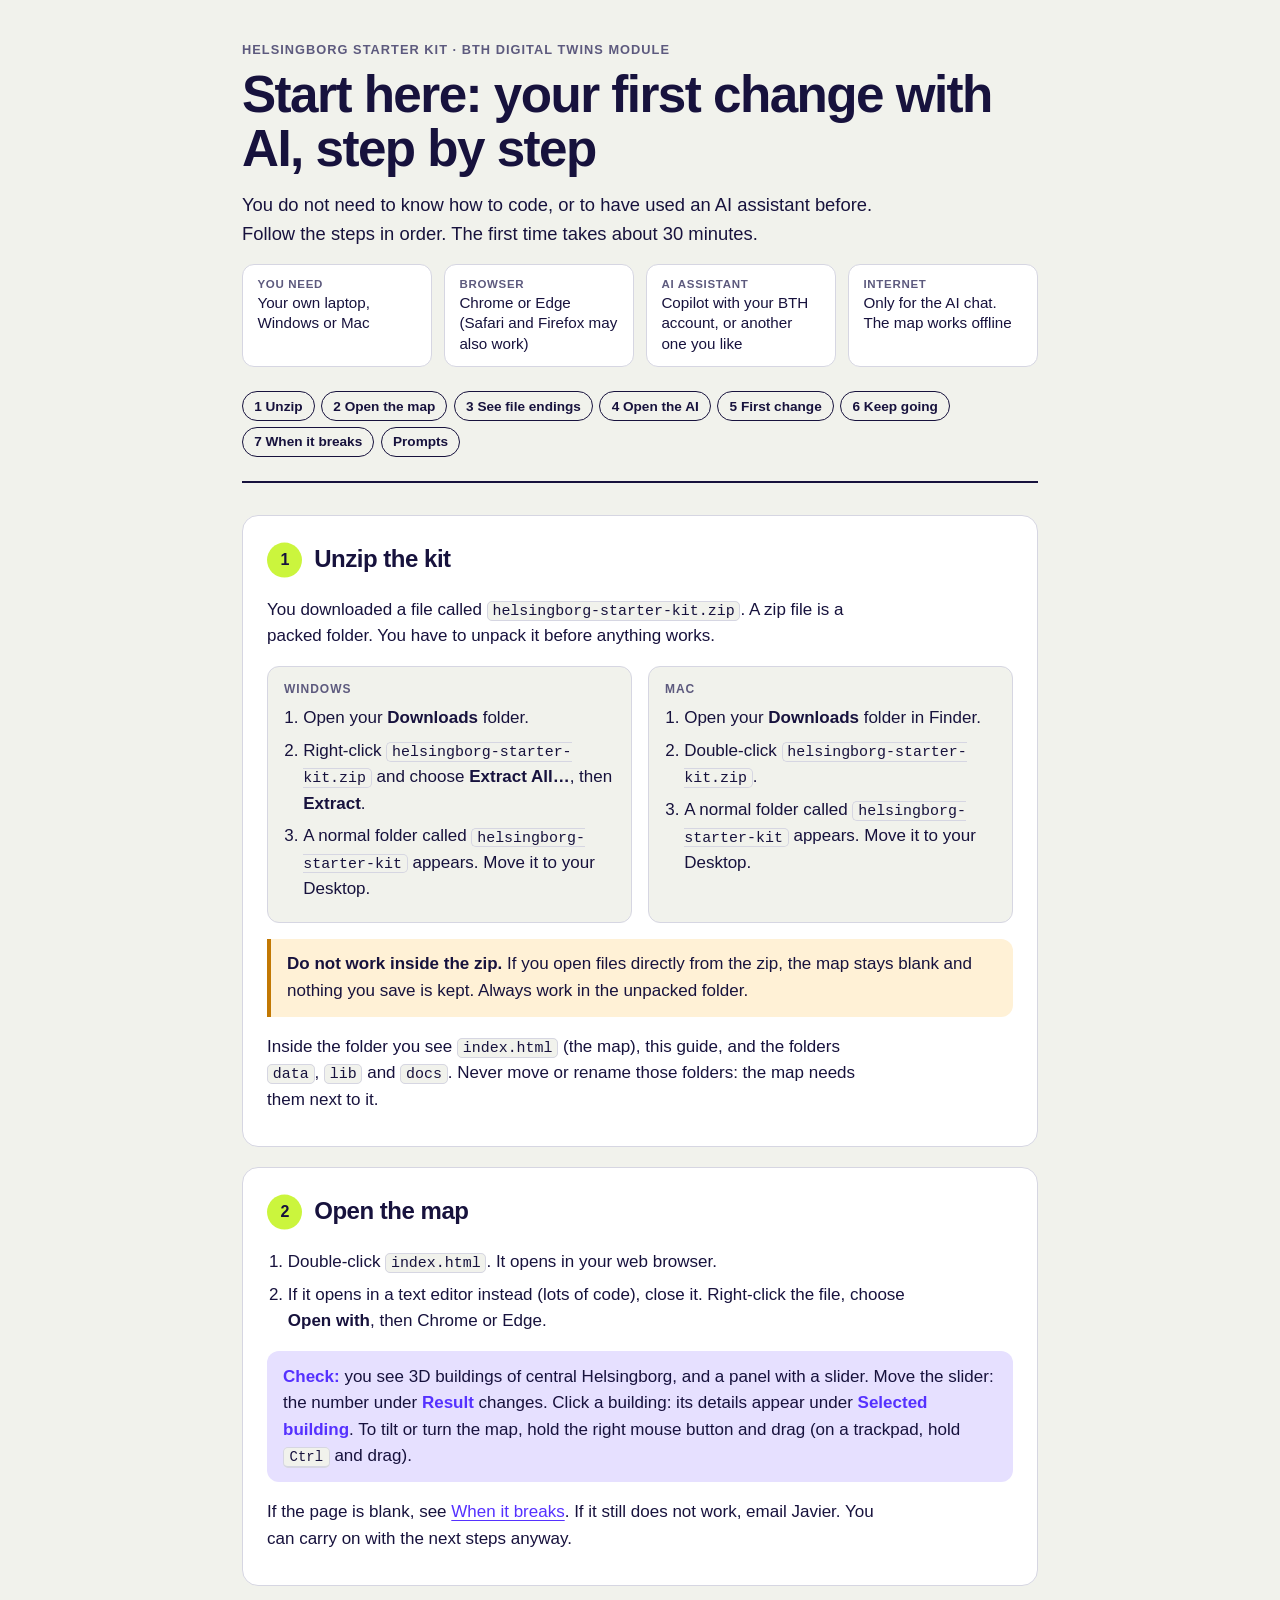
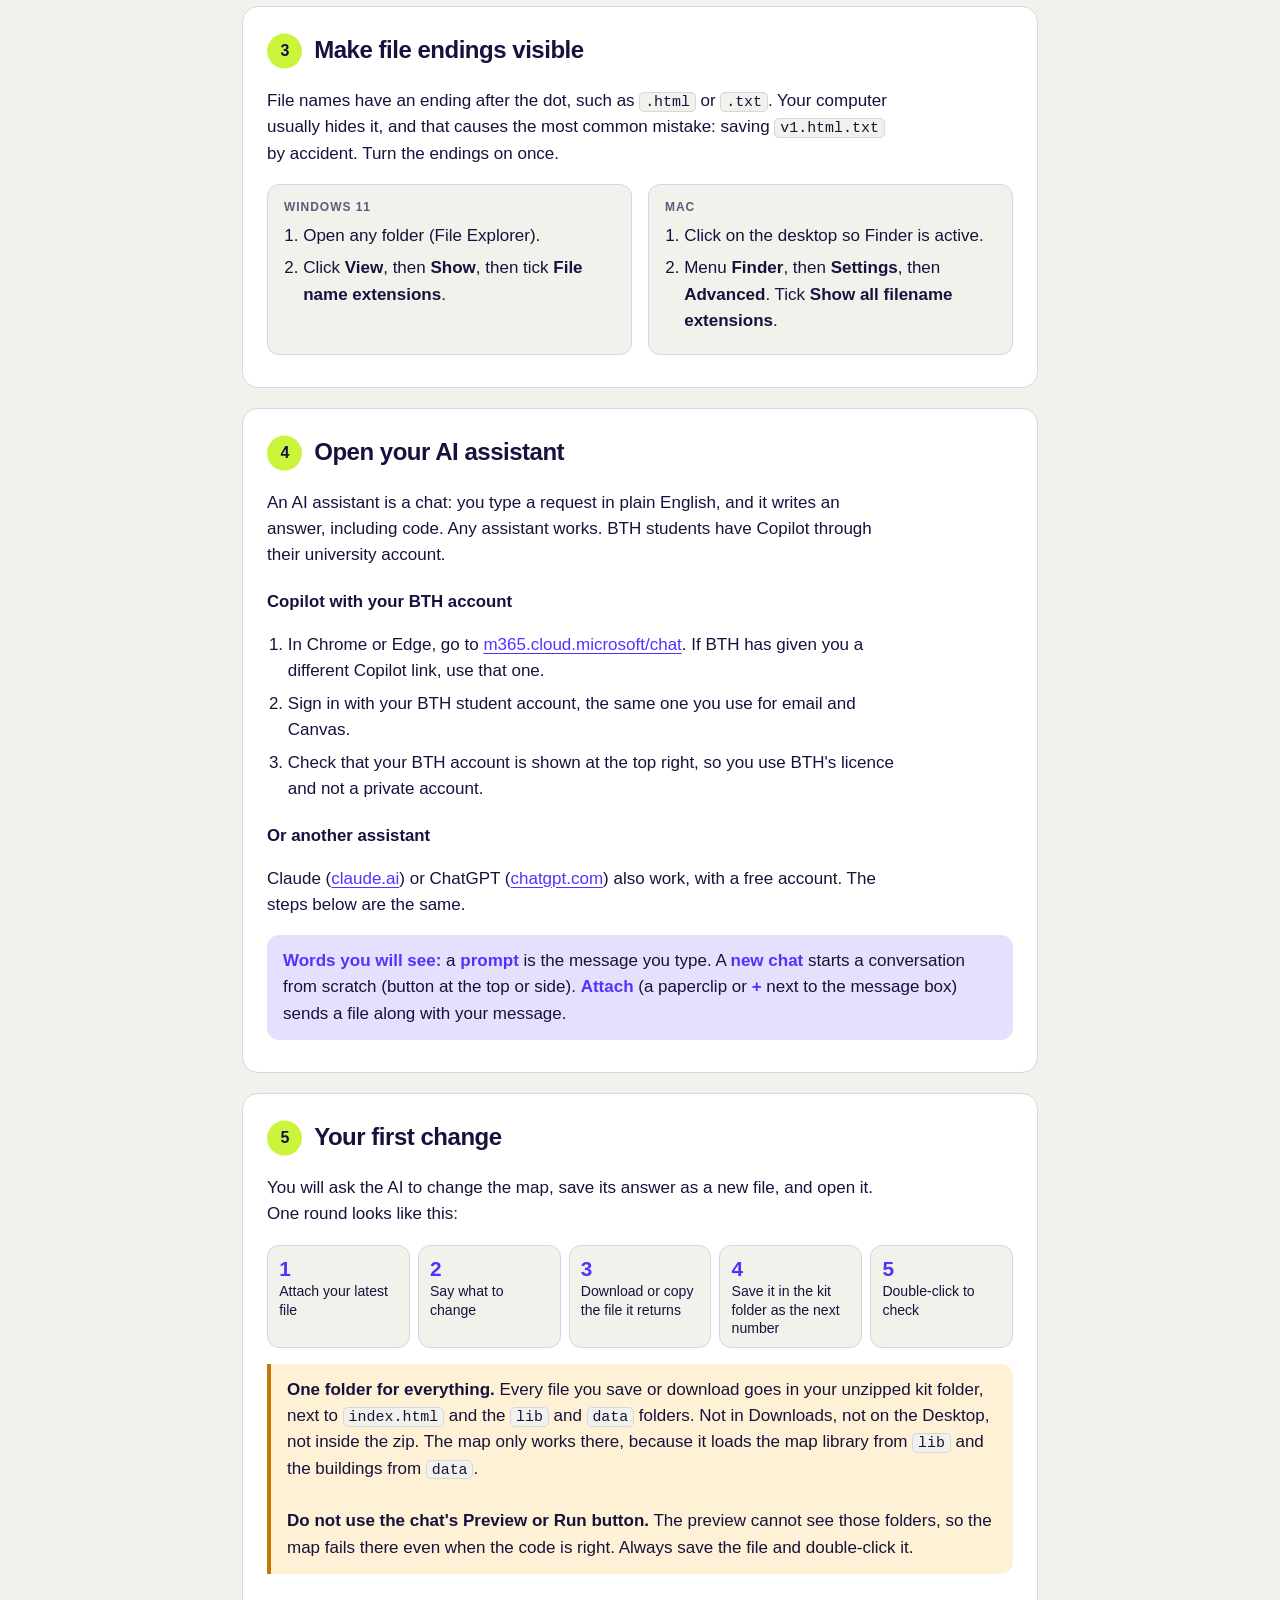
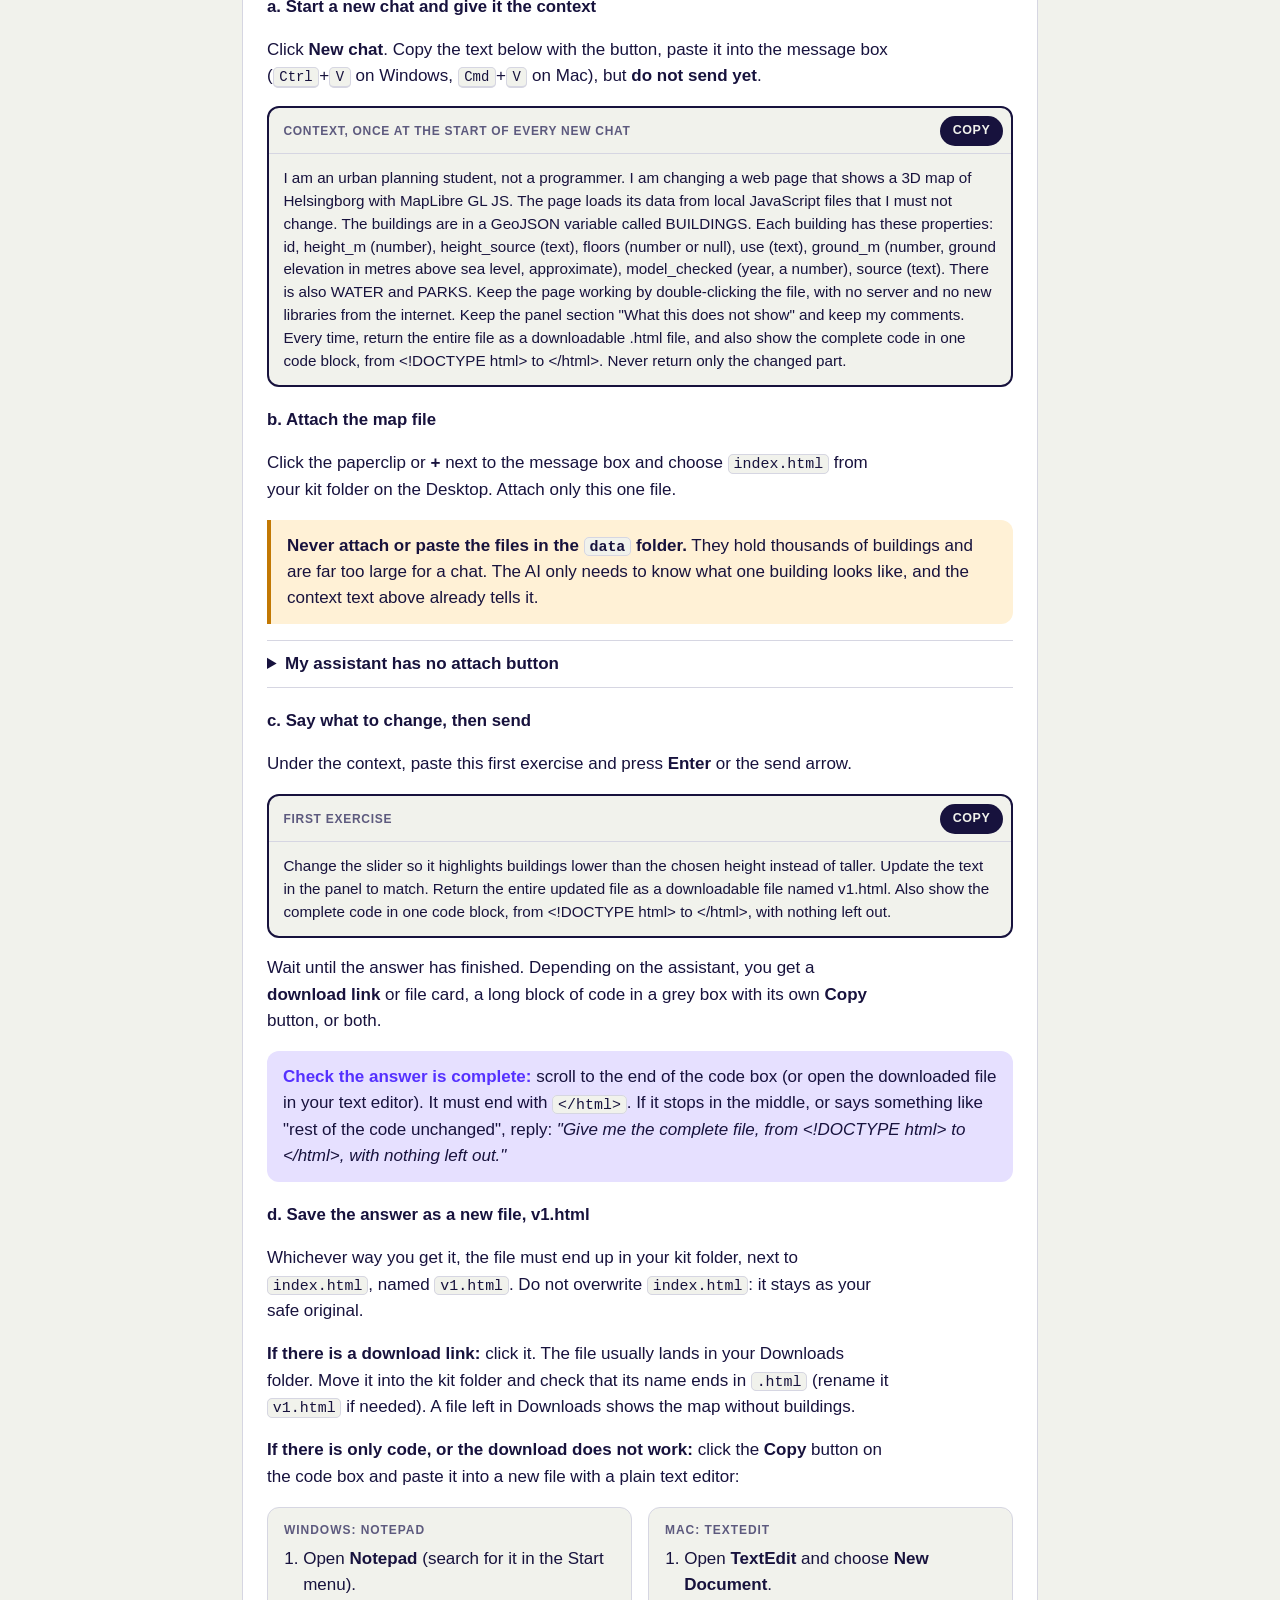
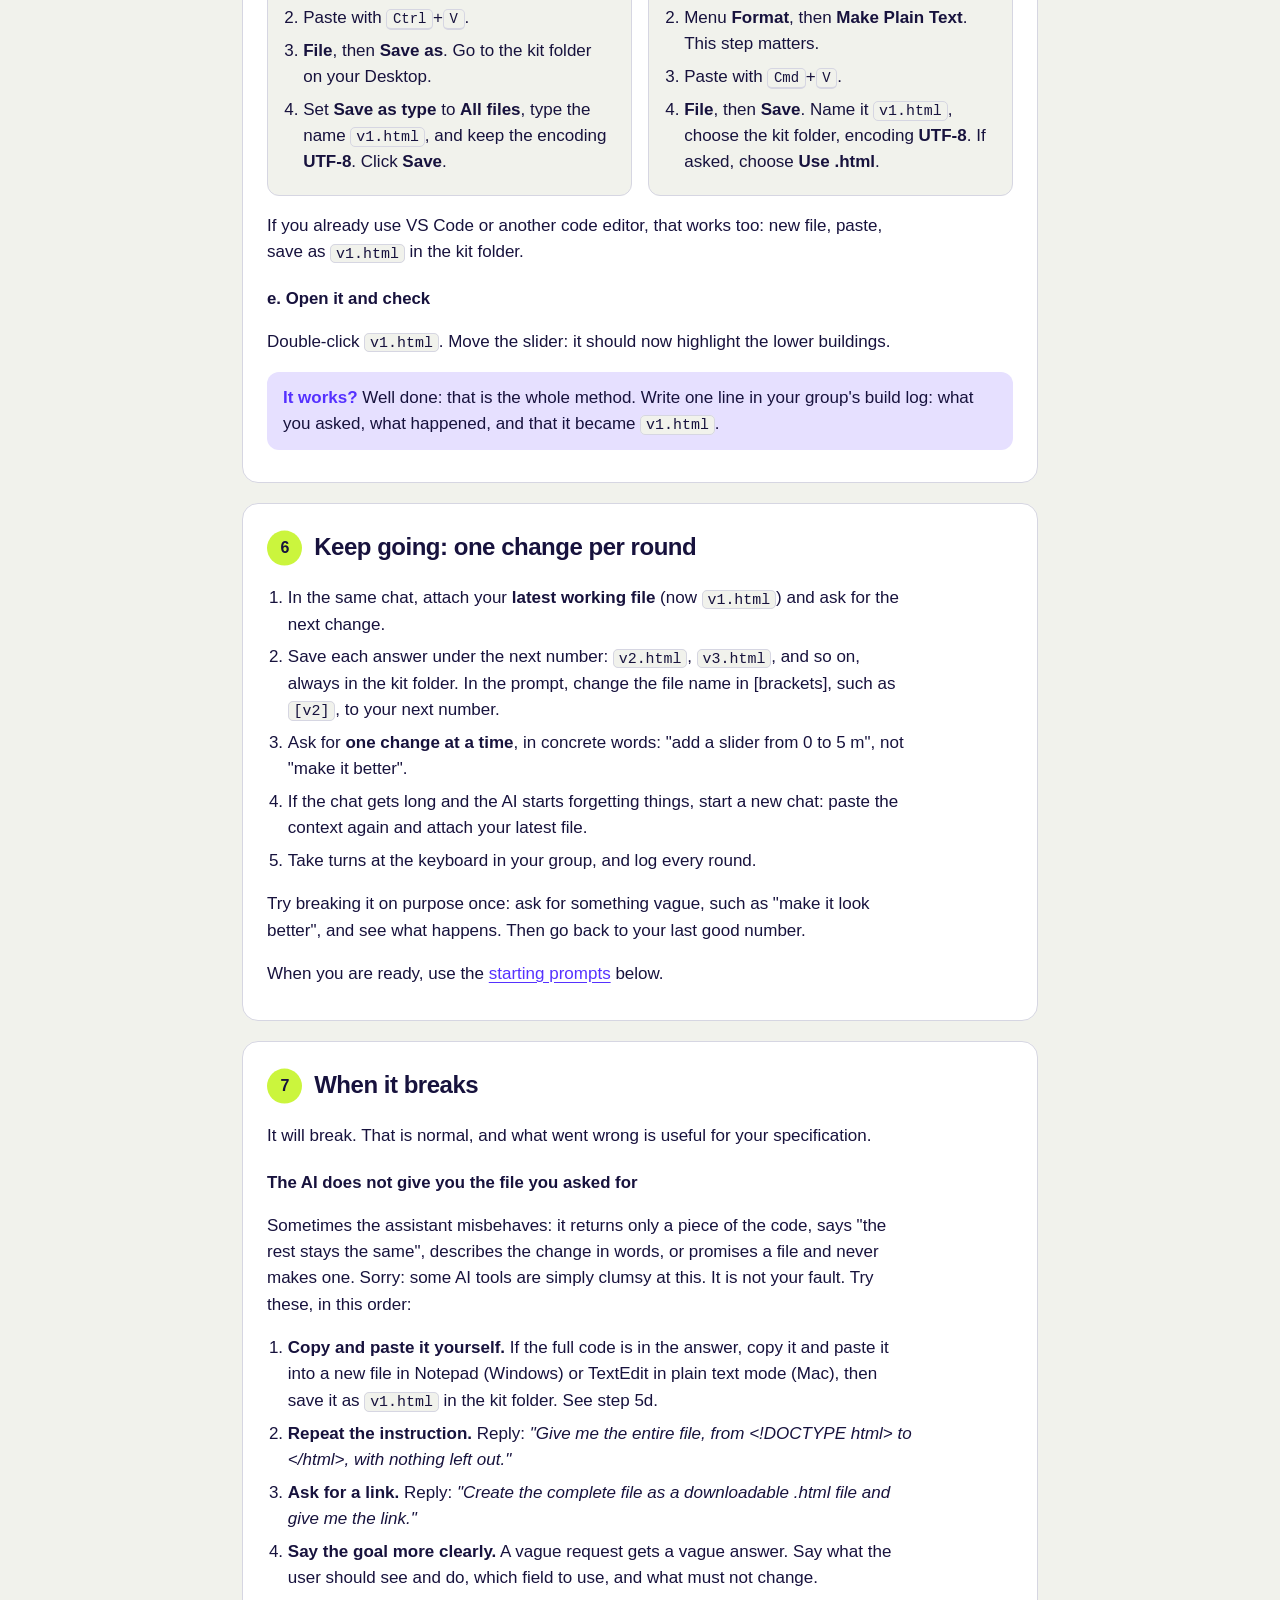
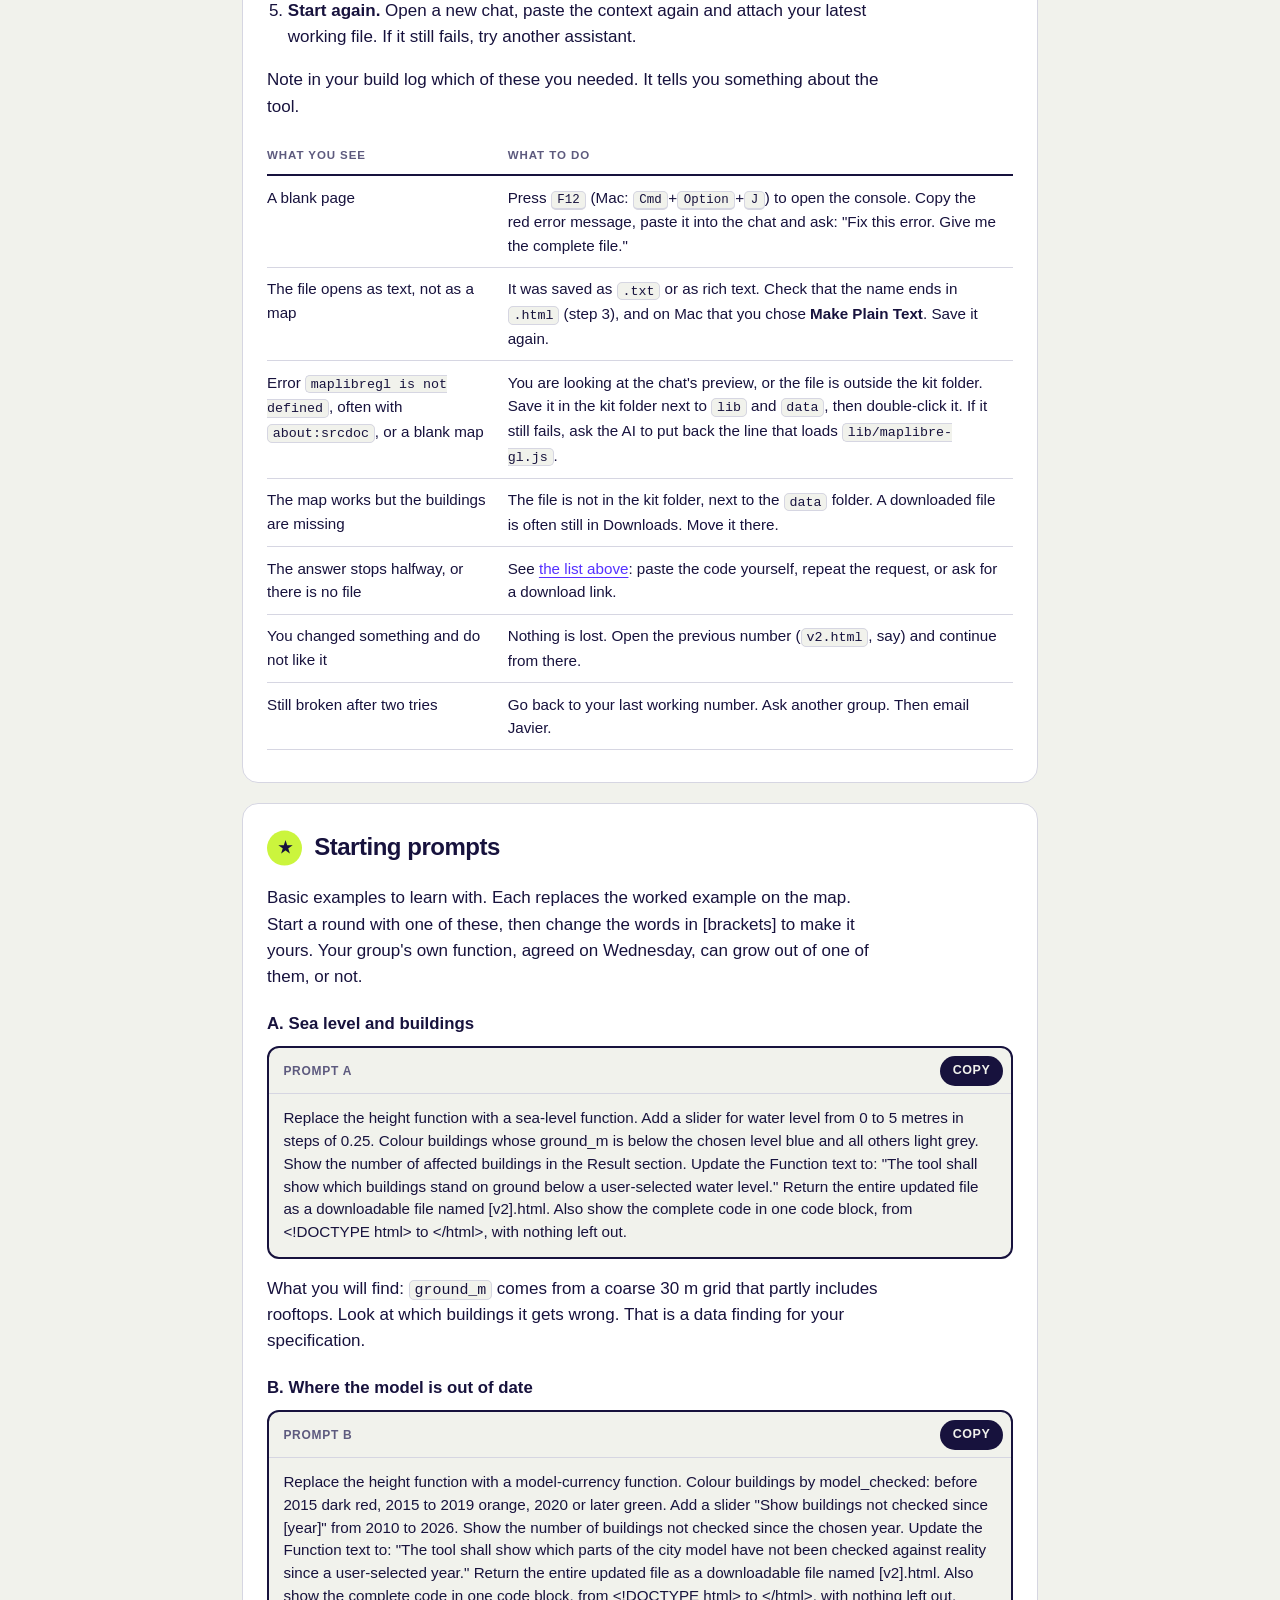
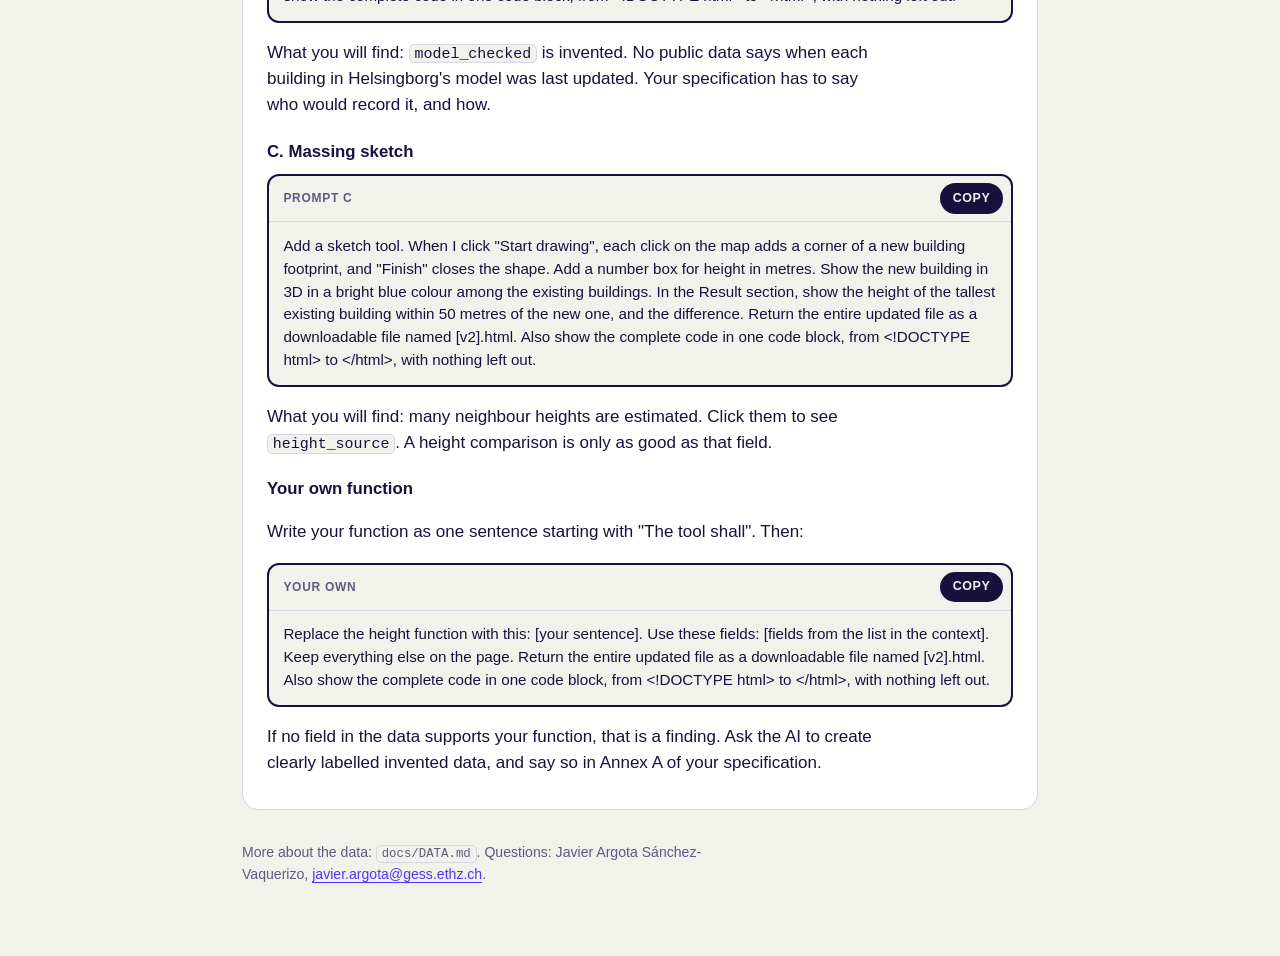
==== commit 79febf5e: "Guide: one folder rule, preview error" ====
--- a/starter-kit/START-HERE.html
+++ b/starter-kit/START-HERE.html
@@ -148,9 +148,10 @@
     <li>Attach your latest file</li>
     <li>Say what to change</li>
     <li>Download or copy the file it returns</li>
-    <li>Save it as the next number</li>
+    <li>Save it in the kit folder as the next number</li>
     <li>Double-click to check</li>
   </ol>
+  <div class="warn"><b>One folder for everything.</b> Every file you save or download goes in your unzipped kit folder, next to <code>index.html</code> and the <code>lib</code> and <code>data</code> folders. Not in Downloads, not on the Desktop, not inside the zip. The map only works there, because it loads the map library from <code>lib</code> and the buildings from <code>data</code>.<br><br><b>Do not use the chat's Preview or Run button.</b> The preview cannot see those folders, so the map fails there even when the code is right. Always save the file and double-click it.</div>
 
   <h3>a. Start a new chat and give it the context</h3>
   <p>Click <b>New chat</b>. Copy the text below with the button, paste it into the message box (<kbd>Ctrl</kbd>+<kbd>V</kbd> on Windows, <kbd>Cmd</kbd>+<kbd>V</kbd> on Mac), but <b>do not send yet</b>.</p>
@@ -226,6 +227,7 @@
     <tbody>
       <tr><td>A blank page</td><td>Press <kbd>F12</kbd> (Mac: <kbd>Cmd</kbd>+<kbd>Option</kbd>+<kbd>J</kbd>) to open the console. Copy the red error message, paste it into the chat and ask: "Fix this error. Give me the complete file."</td></tr>
       <tr><td>The file opens as text, not as a map</td><td>It was saved as <code>.txt</code> or as rich text. Check that the name ends in <code>.html</code> (step 3), and on Mac that you chose <b>Make Plain Text</b>. Save it again.</td></tr>
+      <tr><td>Error <code>maplibregl is not defined</code>, often with <code>about:srcdoc</code>, or a blank map</td><td>You are looking at the chat's preview, or the file is outside the kit folder. Save it in the kit folder next to <code>lib</code> and <code>data</code>, then double-click it. If it still fails, ask the AI to put back the line that loads <code>lib/maplibre-gl.js</code>.</td></tr>
       <tr><td>The map works but the buildings are missing</td><td>The file is not in the kit folder, next to the <code>data</code> folder. A downloaded file is often still in Downloads. Move it there.</td></tr>
       <tr><td>The answer stops halfway, or there is no file</td><td>See <a href="#s7">the list above</a>: paste the code yourself, repeat the request, or ask for a download link.</td></tr>
       <tr><td>You changed something and do not like it</td><td>Nothing is lost. Open the previous number (<code>v2.html</code>, say) and continue from there.</td></tr>
